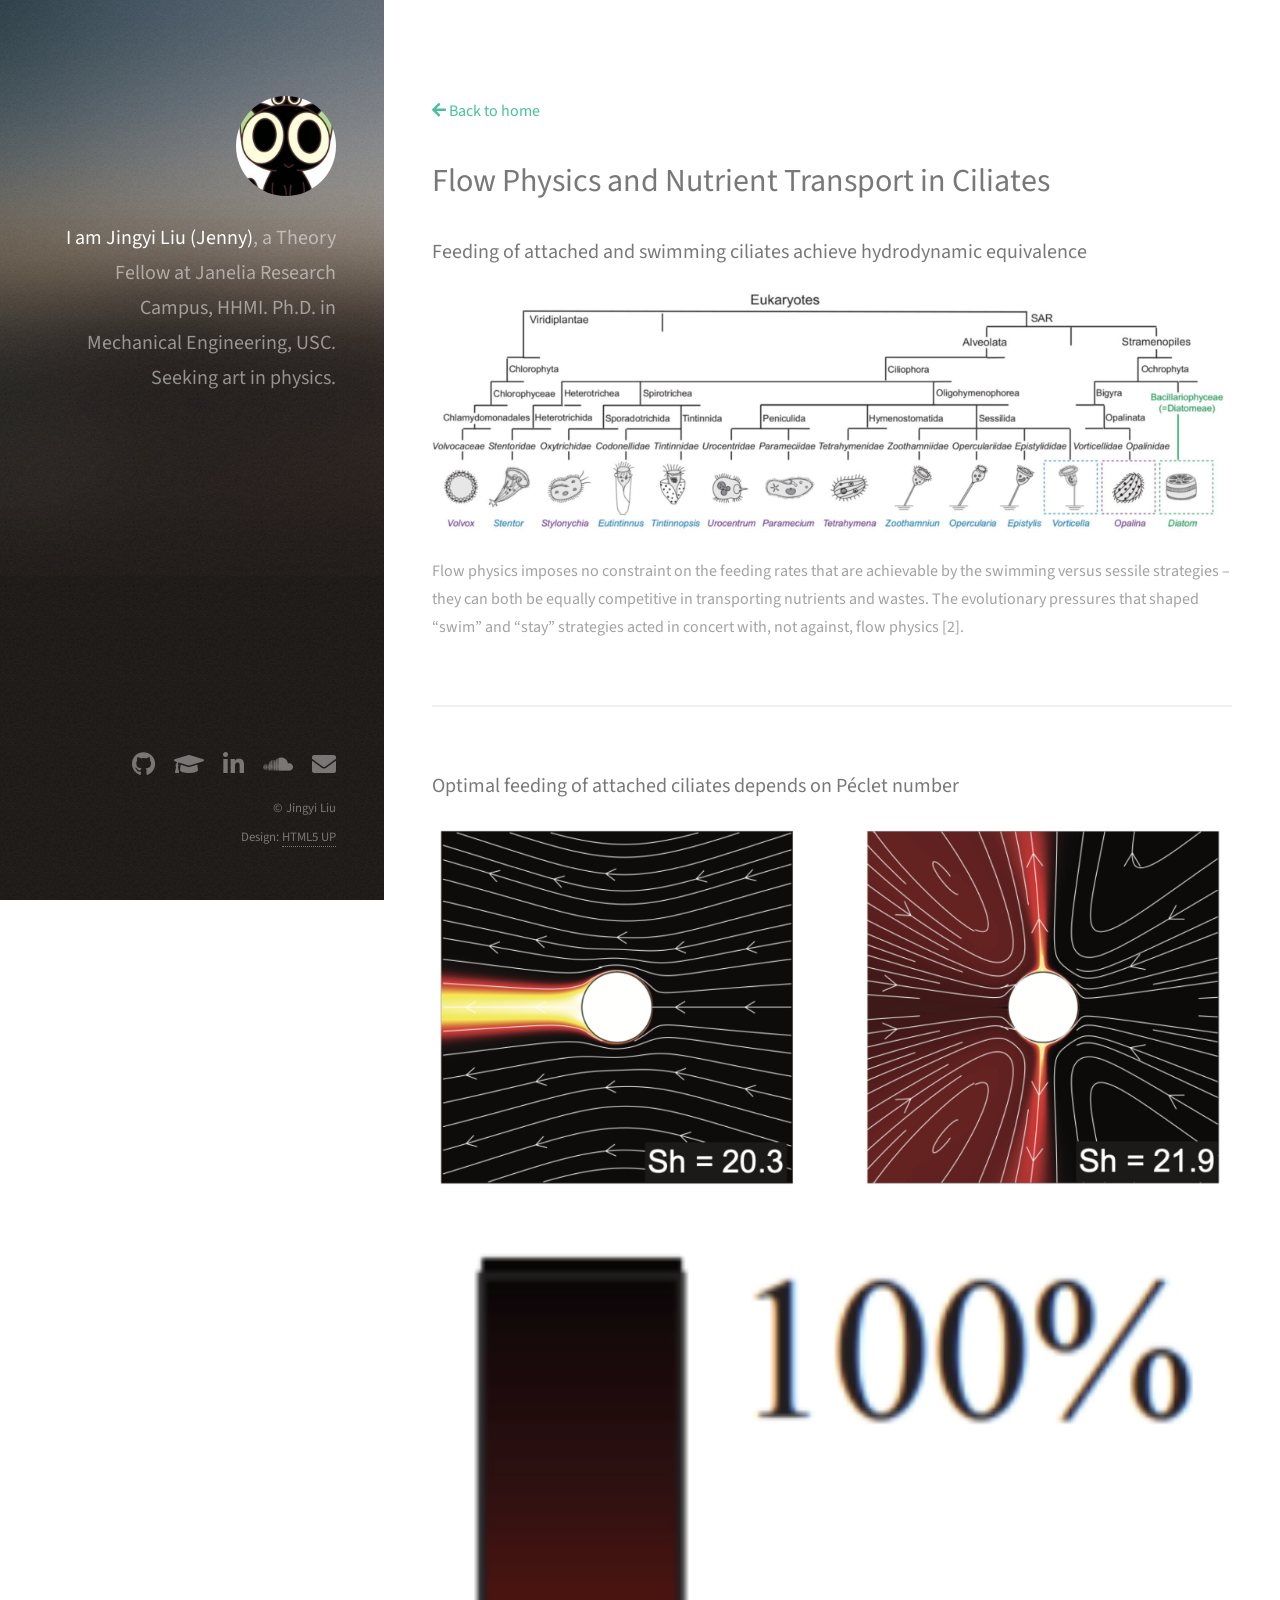
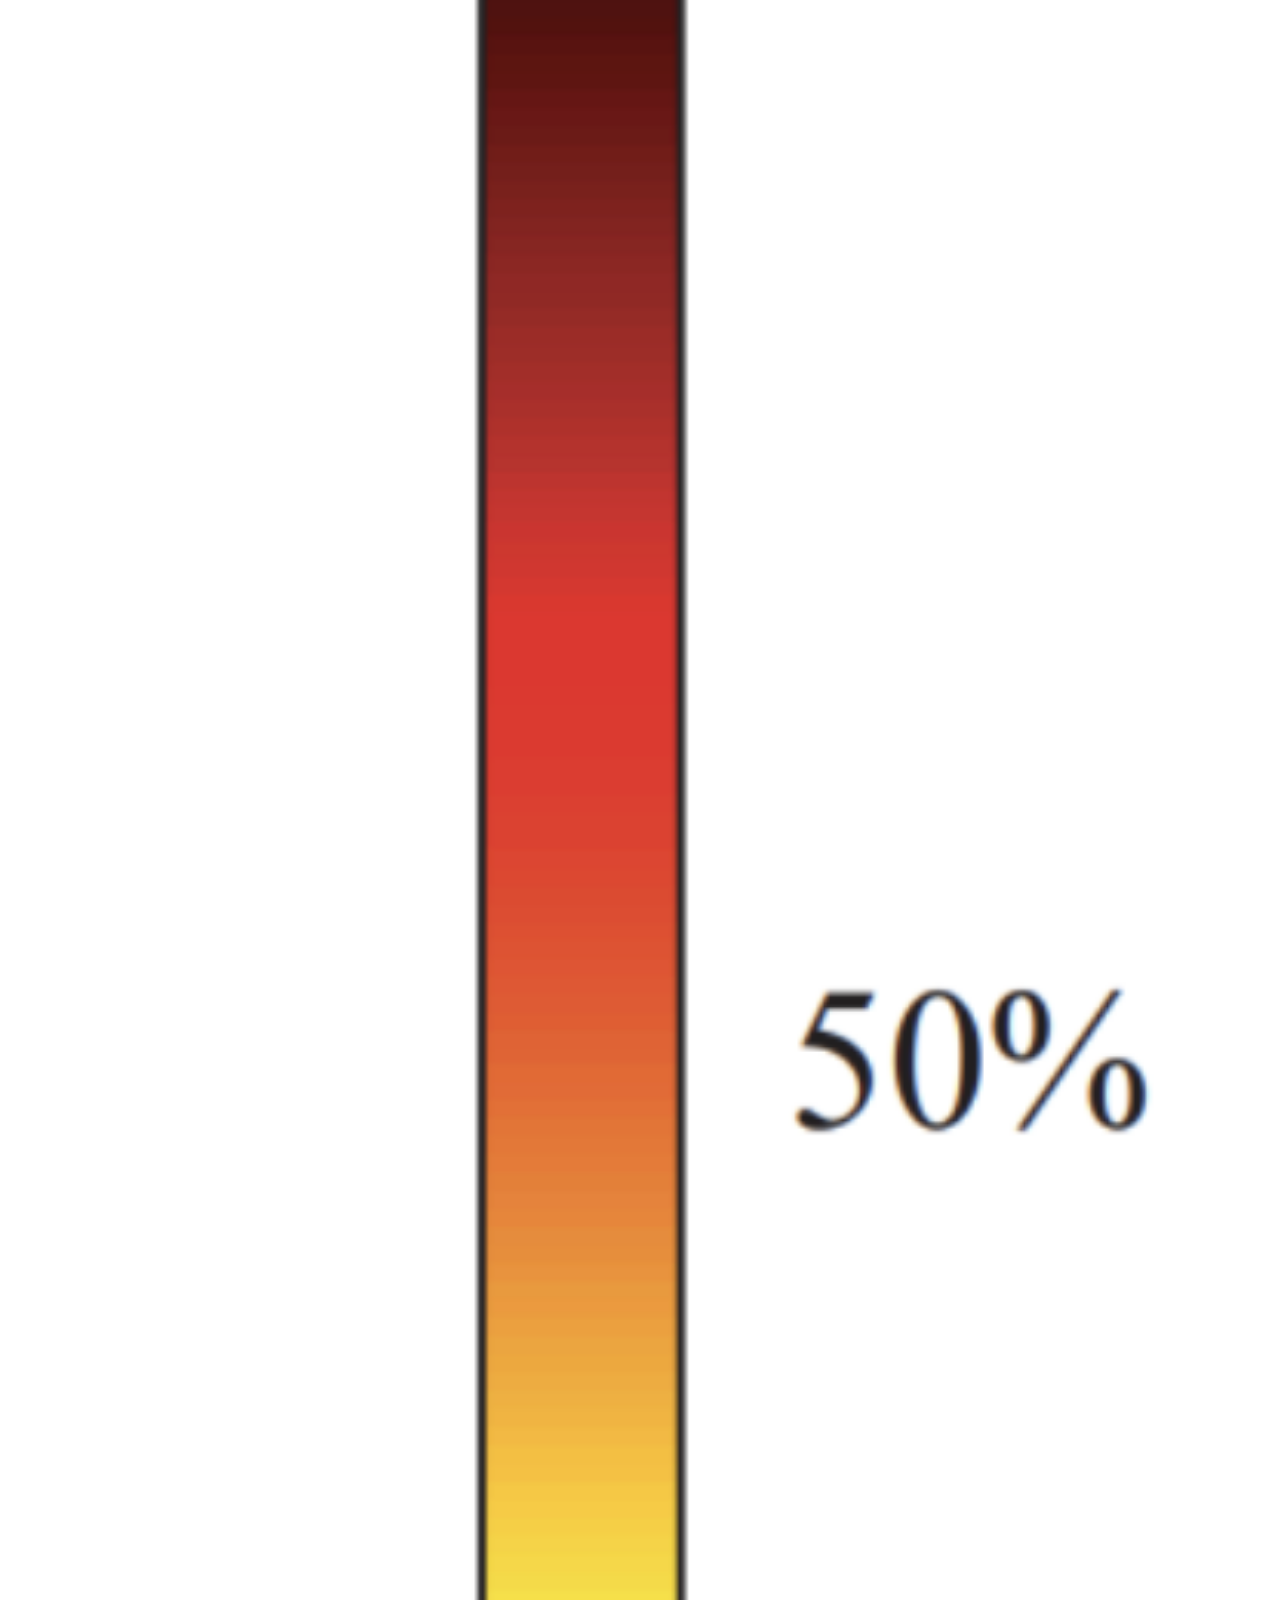
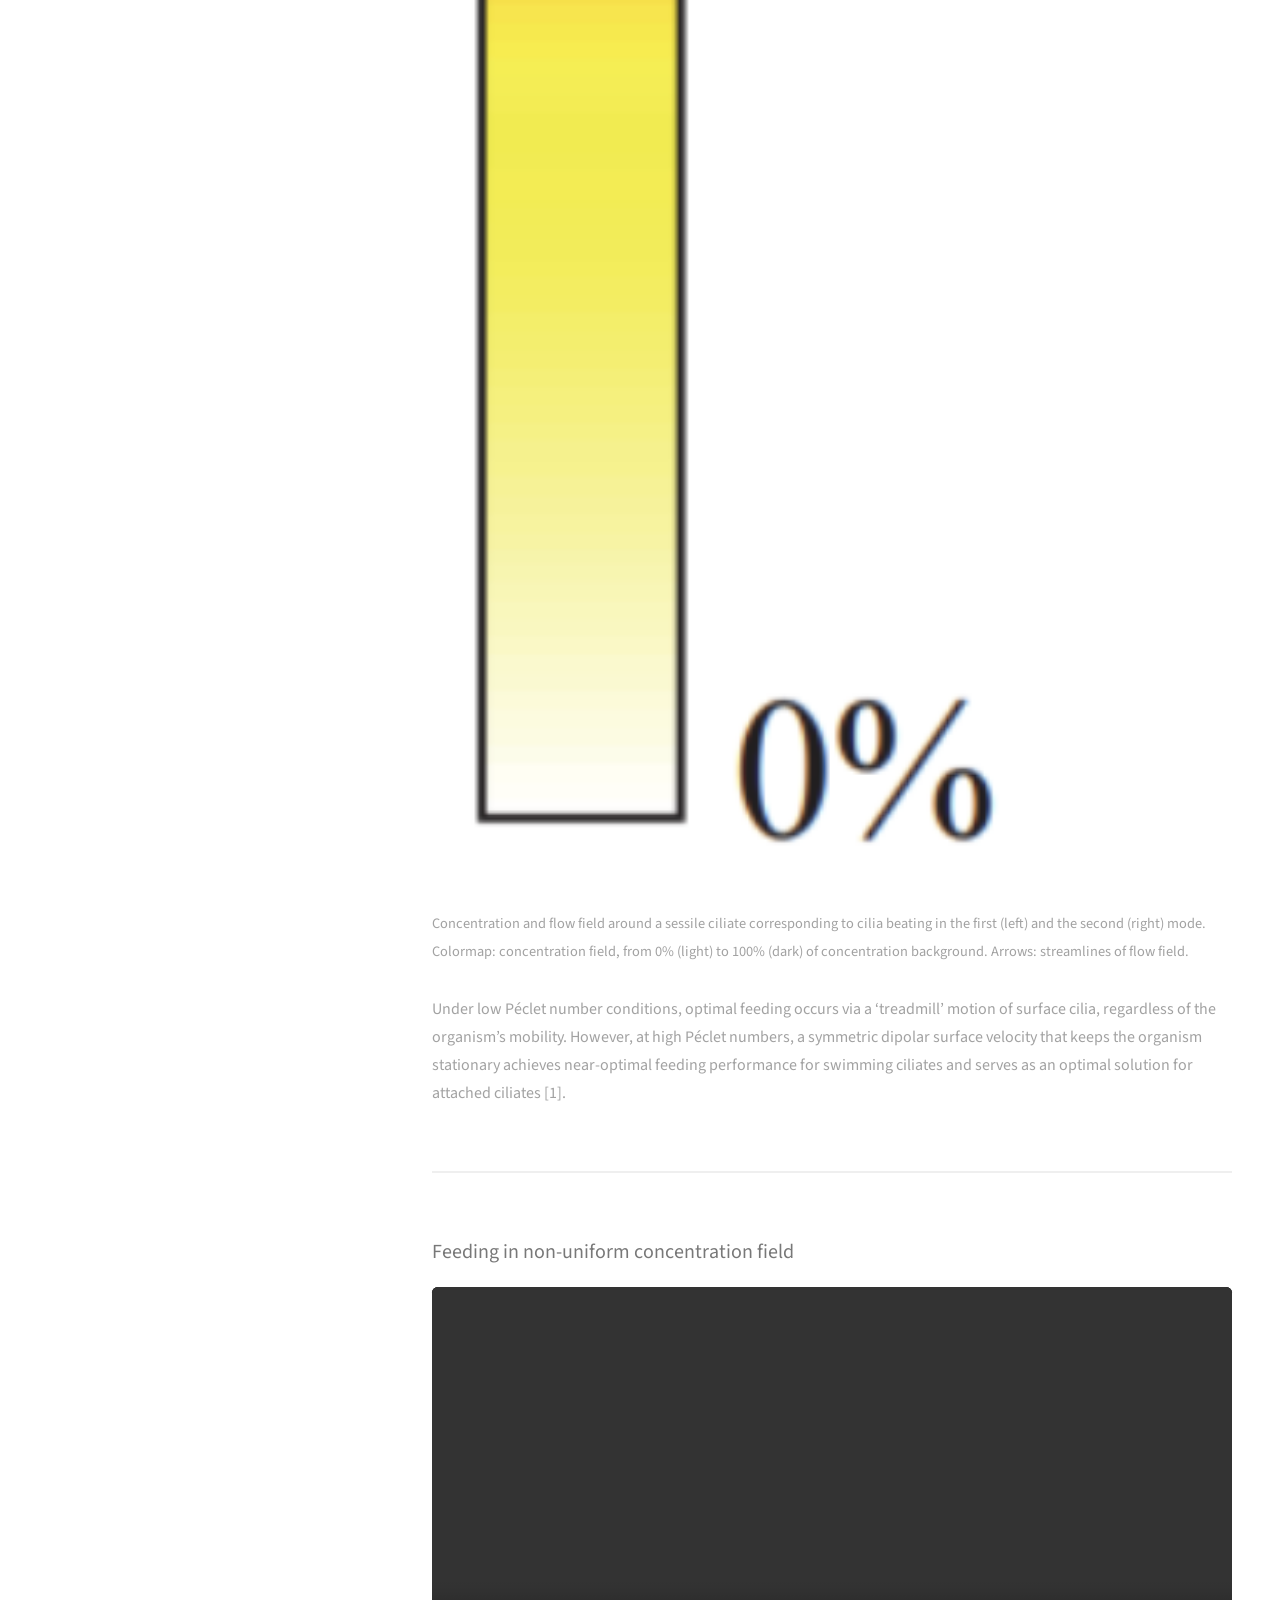
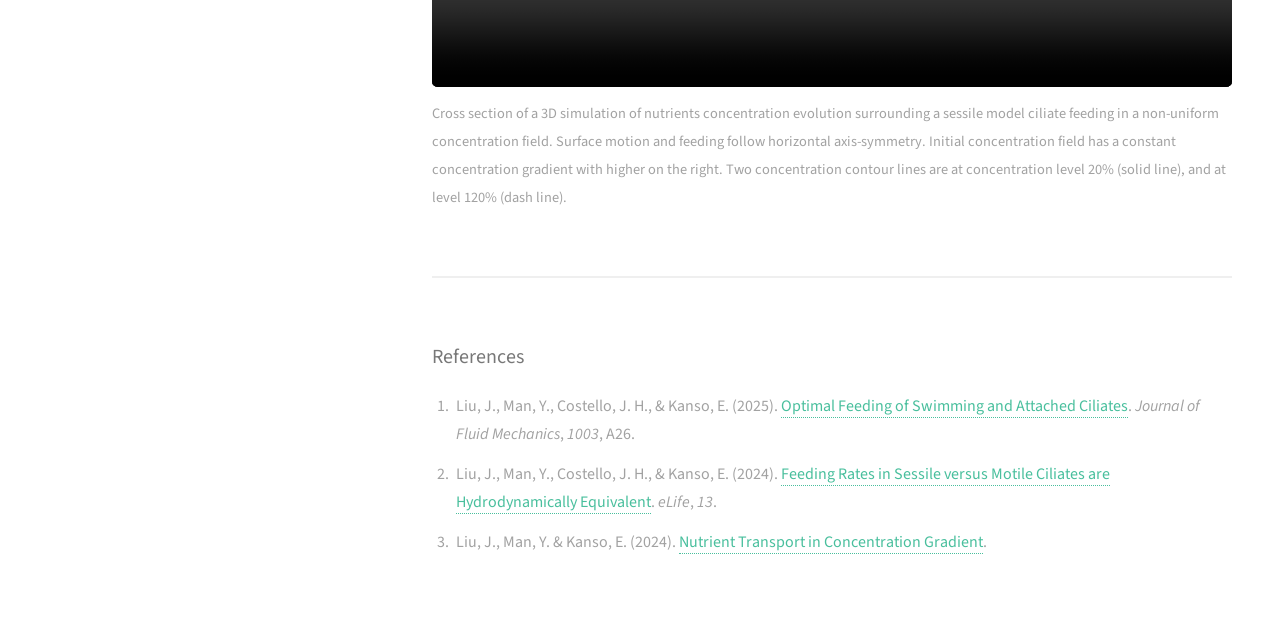
==== ciliates.html @ da41dfcc "Host media locally" ====
<!DOCTYPE HTML>
<!--
	Strata by HTML5 UP
	html5up.net | @ajlkn
	Free for personal and commercial use under the CCA 3.0 license (html5up.net/license)
-->
<html>
	<head>
		<title>Flow Physics and Nutrient Transport in Ciliates – Jingyi Liu (Jenny)</title>
		<meta charset="utf-8" />
		<meta name="viewport" content="width=device-width, initial-scale=1, user-scalable=no" />
		<meta name="description" content="Jingyi Liu (Jenny), Theory Fellow at Janelia Research Campus, HHMI. Fluid dynamics, biophysics, and physics-aware machine learning." />
		<link rel="icon" href="media/2024/09/cropped-xiaohei-1-270x270.jpeg" />
		<link rel="stylesheet" href="assets/css/main.css" />
		<link rel="stylesheet" href="assets/css/custom.css" />
	</head>
	<body class="is-preload">

		<!-- Header -->
			<header id="header">
				<div class="inner">
					<a href="index.html" class="image avatar"><img src="media/2024/09/cropped-xiaohei-1-270x270.jpeg" alt="Jingyi Liu" /></a>
					<h1><strong>I am Jingyi Liu (Jenny)</strong>, a Theory Fellow at Janelia Research Campus, HHMI. <br />
					Ph.D. in Mechanical Engineering, USC. <br />
					Seeking art in physics.</h1>
				</div>
			</header>

		<!-- Main -->
			<div id="main">

				<section id="one">
					<a href="index.html" class="back-link icon solid fa-arrow-left"> Back to home</a>
					<header class="major">
						<h2>Flow Physics and Nutrient Transport in Ciliates</h2>
					</header>

					<h3>Feeding of attached and swimming ciliates achieve hydrodynamic equivalence</h3>
					<div class="media-grid single">
						<img src="media/2024/08/Screenshot-2024-08-26-at-9.53.51-PM-1024x315.png" alt="" />
					</div>
					<p>Flow physics imposes no constraint on the feeding rates that are achievable by the swimming versus sessile strategies – they can both be equally competitive in transporting nutrients and wastes. The evolutionary pressures that shaped “swim” and “stay” strategies acted in concert with, not against, flow physics [2].</p>
				</section>

				<section id="peclet">
					<h3>Optimal feeding of attached ciliates depends on Péclet number</h3>
					<div class="media-grid single">
						<img src="media/2024/08/Screenshot-2024-08-26-at-10.56.54-PM-1024x478.png" alt="" />
						<img src="media/2024/08/Screenshot-2024-08-26-at-11.12.28-PM.png" alt="" />
					</div>
					<p class="caption">Concentration and flow field around a sessile ciliate corresponding to cilia beating in the first (left) and the second (right) mode. Colormap: concentration field, from 0% (light) to 100% (dark) of concentration background. Arrows: streamlines of flow field.</p>
					<p>Under low Péclet number conditions, optimal feeding occurs via a ‘treadmill’ motion of surface cilia, regardless of the organism’s mobility. However, at high Péclet numbers, a symmetric dipolar surface velocity that keeps the organism stationary achieves near-optimal feeding performance for swimming ciliates and serves as an optimal solution for attached ciliates [1].</p>
				</section>

				<section id="gradient">
					<h3>Feeding in non-uniform concentration field</h3>
					<div class="media-grid single">
						<video src="media/2023/11/pe10g01b05k2.mov" autoplay loop muted playsinline controls></video>
					</div>
					<p class="caption">Cross section of a 3D simulation of nutrients concentration evolution surrounding a sessile model ciliate feeding in a non-uniform concentration field. Surface motion and feeding follow horizontal axis-symmetry. Initial concentration field has a constant concentration gradient with higher on the right. Two concentration contour lines are at concentration level 20% (solid line), and at level 120% (dash line).</p>
				</section>

				<section id="references">
					<h3>References</h3>
					<ol class="refs">
						<li>Liu, J., Man, Y., Costello, J. H., &amp; Kanso, E. (2025). <a href="https://arxiv.org/pdf/2404.13467">Optimal Feeding of Swimming and Attached Ciliates</a>. <em>Journal of Fluid Mechanics</em>, <em>1003</em>, A26.</li>
						<li>Liu, J., Man, Y., Costello, J. H., &amp; Kanso, E. (2024). <a href="https://elifesciences.org/reviewed-preprints/99003v1">Feeding Rates in Sessile versus Motile Ciliates are Hydrodynamically Equivalent</a>. <em>eLife</em>, <em>13</em>.</li>
						<li>Liu, J., Man, Y. &amp; Kanso, E. (2024). <a href="https://elifesciences.org/reviewed-preprints/99003v1">Nutrient Transport in Concentration Gradient</a>.</li>
					</ol>
				</section>
			</div>

		<!-- Footer -->
			<footer id="footer">
				<div class="inner">
					<ul class="icons">
						<li><a href="https://github.com/jingyiliu1900" class="icon brands fa-github"><span class="label">GitHub</span></a></li>
						<li><a href="https://scholar.google.com/citations?user=dZQCYCwAAAAJ&amp;hl=en&amp;oi=ao" class="icon solid fa-graduation-cap"><span class="label">Google Scholar</span></a></li>
						<li><a href="https://www.linkedin.com/in/jingyi-liu-887433216" class="icon brands fa-linkedin-in"><span class="label">LinkedIn</span></a></li>
						<li><a href="https://soundcloud.com/user-642936111" class="icon brands fa-soundcloud"><span class="label">SoundCloud</span></a></li>
						<li><a href="mailto:jingyiliu1900@gmail.com" class="icon solid fa-envelope"><span class="label">Email</span></a></li>
					</ul>
					<ul class="copyright">
						<li>&copy; Jingyi Liu</li><li>Design: <a href="http://html5up.net">HTML5 UP</a></li>
					</ul>
				</div>
			</footer>

		<!-- Scripts -->
			<script src="assets/js/jquery.min.js"></script>
			<script src="assets/js/jquery.poptrox.min.js"></script>
			<script src="assets/js/browser.min.js"></script>
			<script src="assets/js/breakpoints.min.js"></script>
			<script src="assets/js/util.js"></script>
			<script src="assets/js/main.js"></script>

	</body>
</html>
---- assets/css/main.css ----
@import url("fontawesome-all.min.css");
@import url("https://fonts.googleapis.com/css?family=Source+Sans+Pro:400,400italic");

/*
	Strata by HTML5 UP
	html5up.net | @ajlkn
	Free for personal and commercial use under the CCA 3.0 license (html5up.net/license)
*/

html, body, div, span, applet, object,
iframe, h1, h2, h3, h4, h5, h6, p, blockquote,
pre, a, abbr, acronym, address, big, cite,
code, del, dfn, em, img, ins, kbd, q, s, samp,
small, strike, strong, sub, sup, tt, var, b,
u, i, center, dl, dt, dd, ol, ul, li, fieldset,
form, label, legend, table, caption, tbody,
tfoot, thead, tr, th, td, article, aside,
canvas, details, embed, figure, figcaption,
footer, header, hgroup, menu, nav, output, ruby,
section, summary, time, mark, audio, video {
	margin: 0;
	padding: 0;
	border: 0;
	font-size: 100%;
	font: inherit;
	vertical-align: baseline;}

article, aside, details, figcaption, figure,
footer, header, hgroup, menu, nav, section {
	display: block;}

body {
	line-height: 1;
}

ol, ul {
	list-style: none;
}

blockquote, q {
	quotes: none;
}

	blockquote:before, blockquote:after, q:before, q:after {
		content: '';
		content: none;
	}

table {
	border-collapse: collapse;
	border-spacing: 0;
}

body {
	-webkit-text-size-adjust: none;
}

mark {
	background-color: transparent;
	color: inherit;
}

input::-moz-focus-inner {
	border: 0;
	padding: 0;
}

input, select, textarea {
	-moz-appearance: none;
	-webkit-appearance: none;
	-ms-appearance: none;
	appearance: none;
}

/* Basic */

	html {
		box-sizing: border-box;
	}

	*, *:before, *:after {
		box-sizing: inherit;
	}

	body {
		background: #fff;
	}

		body.is-preload *, body.is-preload *:before, body.is-preload *:after {
			-moz-animation: none !important;
			-webkit-animation: none !important;
			-ms-animation: none !important;
			animation: none !important;
			-moz-transition: none !important;
			-webkit-transition: none !important;
			-ms-transition: none !important;
			transition: none !important;
		}

	body, input, select, textarea {
		color: #a2a2a2;
		font-family: "Source Sans Pro", Helvetica, sans-serif;
		font-size: 16pt;
		font-weight: 400;
		line-height: 1.75em;
	}

	a {
		-moz-transition: color 0.2s ease-in-out, border-color 0.2s ease-in-out;
		-webkit-transition: color 0.2s ease-in-out, border-color 0.2s ease-in-out;
		-ms-transition: color 0.2s ease-in-out, border-color 0.2s ease-in-out;
		transition: color 0.2s ease-in-out, border-color 0.2s ease-in-out;
		border-bottom: dotted 1px;
		color: #49bf9d;
		text-decoration: none;
	}

		a:hover {
			border-bottom-color: transparent;
			color: #49bf9d !important;
			text-decoration: none;
		}

	strong, b {
		color: #787878;
		font-weight: 400;
	}

	em, i {
		font-style: italic;
	}

	p {
		margin: 0 0 2em 0;
	}

	h1, h2, h3, h4, h5, h6 {
		color: #787878;
		font-weight: 400;
		line-height: 1em;
		margin: 0 0 1em 0;
	}

		h1 a, h2 a, h3 a, h4 a, h5 a, h6 a {
			color: inherit;
			text-decoration: none;
		}

	h1 {
		font-size: 2em;
		line-height: 1.5em;
	}

	h2 {
		font-size: 1.5em;
		line-height: 1.5em;
	}

	h3 {
		font-size: 1.25em;
		line-height: 1.5em;
	}

	h4 {
		font-size: 1.1em;
		line-height: 1.5em;
	}

	h5 {
		font-size: 0.9em;
		line-height: 1.5em;
	}

	h6 {
		font-size: 0.7em;
		line-height: 1.5em;
	}

	sub {
		font-size: 0.8em;
		position: relative;
		top: 0.5em;
	}

	sup {
		font-size: 0.8em;
		position: relative;
		top: -0.5em;
	}

	hr {
		border: 0;
		border-bottom: solid 2px #efefef;
		margin: 2em 0;
	}

		hr.major {
			margin: 3em 0;
		}

	blockquote {
		border-left: solid 6px #efefef;
		font-style: italic;
		margin: 0 0 2em 0;
		padding: 0.5em 0 0.5em 1.5em;
	}

	code {
		background: #f7f7f7;
		border-radius: 0.35em;
		border: solid 2px #efefef;
		font-family: "Courier New", monospace;
		font-size: 0.9em;
		margin: 0 0.25em;
		padding: 0.25em 0.65em;
	}

	pre {
		-webkit-overflow-scrolling: touch;
		font-family: "Courier New", monospace;
		font-size: 0.9em;
		margin: 0 0 2em 0;
	}

		pre code {
			display: block;
			line-height: 1.75em;
			padding: 1em 1.5em;
			overflow-x: auto;
		}

	.align-left {
		text-align: left;
	}

	.align-center {
		text-align: center;
	}

	.align-right {
		text-align: right;
	}

/* Container */

	.container {
		margin: 0 auto;
		max-width: calc(100% - 4em);
		width: 100%;
	}

		.container.xsmall {
			width: 25%;
		}

		.container.small {
			width: 50%;
		}

		.container.medium {
			width: 75%;
		}

		.container.large {
			width: 125%;
		}

		.container.xlarge {
			width: 150%;
		}

		.container.max {
			width: 100%;
		}

		@media screen and (max-width: 980px) {

			.container {
				width: 100% !important;
				max-width: 100% !important;
			}

		}

		@media screen and (max-width: 480px) {

			.container {
				max-width: calc(100% - 3em);
			}

		}

/* Row */

	.row {
		display: flex;
		flex-wrap: wrap;
		box-sizing: border-box;
		align-items: stretch;
	}

		.row > * {
			box-sizing: border-box;
		}

		.row.gtr-uniform > * > :last-child {
			margin-bottom: 0;
		}

		.row.aln-left {
			justify-content: flex-start;
		}

		.row.aln-center {
			justify-content: center;
		}

		.row.aln-right {
			justify-content: flex-end;
		}

		.row.aln-top {
			align-items: flex-start;
		}

		.row.aln-middle {
			align-items: center;
		}

		.row.aln-bottom {
			align-items: flex-end;
		}

		.row > .imp {
			order: -1;
		}

		.row > .col-1 {
			width: 8.33333%;
		}

		.row > .off-1 {
			margin-left: 8.33333%;
		}

		.row > .col-2 {
			width: 16.66667%;
		}

		.row > .off-2 {
			margin-left: 16.66667%;
		}

		.row > .col-3 {
			width: 25%;
		}

		.row > .off-3 {
			margin-left: 25%;
		}

		.row > .col-4 {
			width: 33.33333%;
		}

		.row > .off-4 {
			margin-left: 33.33333%;
		}

		.row > .col-5 {
			width: 41.66667%;
		}

		.row > .off-5 {
			margin-left: 41.66667%;
		}

		.row > .col-6 {
			width: 50%;
		}

		.row > .off-6 {
			margin-left: 50%;
		}

		.row > .col-7 {
			width: 58.33333%;
		}

		.row > .off-7 {
			margin-left: 58.33333%;
		}

		.row > .col-8 {
			width: 66.66667%;
		}

		.row > .off-8 {
			margin-left: 66.66667%;
		}

		.row > .col-9 {
			width: 75%;
		}

		.row > .off-9 {
			margin-left: 75%;
		}

		.row > .col-10 {
			width: 83.33333%;
		}

		.row > .off-10 {
			margin-left: 83.33333%;
		}

		.row > .col-11 {
			width: 91.66667%;
		}

		.row > .off-11 {
			margin-left: 91.66667%;
		}

		.row > .col-12 {
			width: 100%;
		}

		.row > .off-12 {
			margin-left: 100%;
		}

		.row.gtr-0 {
			margin-top: 0;
			margin-left: 0em;
		}

			.row.gtr-0 > * {
				padding: 0 0 0 0em;
			}

			.row.gtr-0.gtr-uniform {
				margin-top: 0em;
			}

				.row.gtr-0.gtr-uniform > * {
					padding-top: 0em;
				}

		.row.gtr-25 {
			margin-top: 0;
			margin-left: -0.625em;
		}

			.row.gtr-25 > * {
				padding: 0 0 0 0.625em;
			}

			.row.gtr-25.gtr-uniform {
				margin-top: -0.625em;
			}

				.row.gtr-25.gtr-uniform > * {
					padding-top: 0.625em;
				}

		.row.gtr-50 {
			margin-top: 0;
			margin-left: -1.25em;
		}

			.row.gtr-50 > * {
				padding: 0 0 0 1.25em;
			}

			.row.gtr-50.gtr-uniform {
				margin-top: -1.25em;
			}

				.row.gtr-50.gtr-uniform > * {
					padding-top: 1.25em;
				}

		.row {
			margin-top: 0;
			margin-left: -2.5em;
		}

			.row > * {
				padding: 0 0 0 2.5em;
			}

			.row.gtr-uniform {
				margin-top: -2.5em;
			}

				.row.gtr-uniform > * {
					padding-top: 2.5em;
				}

		.row.gtr-150 {
			margin-top: 0;
			margin-left: -3.75em;
		}

			.row.gtr-150 > * {
				padding: 0 0 0 3.75em;
			}

			.row.gtr-150.gtr-uniform {
				margin-top: -3.75em;
			}

				.row.gtr-150.gtr-uniform > * {
					padding-top: 3.75em;
				}

		.row.gtr-200 {
			margin-top: 0;
			margin-left: -5em;
		}

			.row.gtr-200 > * {
				padding: 0 0 0 5em;
			}

			.row.gtr-200.gtr-uniform {
				margin-top: -5em;
			}

				.row.gtr-200.gtr-uniform > * {
					padding-top: 5em;
				}

		@media screen and (max-width: 1800px) {

			.row {
				display: flex;
				flex-wrap: wrap;
				box-sizing: border-box;
				align-items: stretch;
			}

				.row > * {
					box-sizing: border-box;
				}

				.row.gtr-uniform > * > :last-child {
					margin-bottom: 0;
				}

				.row.aln-left {
					justify-content: flex-start;
				}

				.row.aln-center {
					justify-content: center;
				}

				.row.aln-right {
					justify-content: flex-end;
				}

				.row.aln-top {
					align-items: flex-start;
				}

				.row.aln-middle {
					align-items: center;
				}

				.row.aln-bottom {
					align-items: flex-end;
				}

				.row > .imp-xlarge {
					order: -1;
				}

				.row > .col-1-xlarge {
					width: 8.33333%;
				}

				.row > .off-1-xlarge {
					margin-left: 8.33333%;
				}

				.row > .col-2-xlarge {
					width: 16.66667%;
				}

				.row > .off-2-xlarge {
					margin-left: 16.66667%;
				}

				.row > .col-3-xlarge {
					width: 25%;
				}

				.row > .off-3-xlarge {
					margin-left: 25%;
				}

				.row > .col-4-xlarge {
					width: 33.33333%;
				}

				.row > .off-4-xlarge {
					margin-left: 33.33333%;
				}

				.row > .col-5-xlarge {
					width: 41.66667%;
				}

				.row > .off-5-xlarge {
					margin-left: 41.66667%;
				}

				.row > .col-6-xlarge {
					width: 50%;
				}

				.row > .off-6-xlarge {
					margin-left: 50%;
				}

				.row > .col-7-xlarge {
					width: 58.33333%;
				}

				.row > .off-7-xlarge {
					margin-left: 58.33333%;
				}

				.row > .col-8-xlarge {
					width: 66.66667%;
				}

				.row > .off-8-xlarge {
					margin-left: 66.66667%;
				}

				.row > .col-9-xlarge {
					width: 75%;
				}

				.row > .off-9-xlarge {
					margin-left: 75%;
				}

				.row > .col-10-xlarge {
					width: 83.33333%;
				}

				.row > .off-10-xlarge {
					margin-left: 83.33333%;
				}

				.row > .col-11-xlarge {
					width: 91.66667%;
				}

				.row > .off-11-xlarge {
					margin-left: 91.66667%;
				}

				.row > .col-12-xlarge {
					width: 100%;
				}

				.row > .off-12-xlarge {
					margin-left: 100%;
				}

				.row.gtr-0 {
					margin-top: 0;
					margin-left: 0em;
				}

					.row.gtr-0 > * {
						padding: 0 0 0 0em;
					}

					.row.gtr-0.gtr-uniform {
						margin-top: 0em;
					}

						.row.gtr-0.gtr-uniform > * {
							padding-top: 0em;
						}

				.row.gtr-25 {
					margin-top: 0;
					margin-left: -0.625em;
				}

					.row.gtr-25 > * {
						padding: 0 0 0 0.625em;
					}

					.row.gtr-25.gtr-uniform {
						margin-top: -0.625em;
					}

						.row.gtr-25.gtr-uniform > * {
							padding-top: 0.625em;
						}

				.row.gtr-50 {
					margin-top: 0;
					margin-left: -1.25em;
				}

					.row.gtr-50 > * {
						padding: 0 0 0 1.25em;
					}

					.row.gtr-50.gtr-uniform {
						margin-top: -1.25em;
					}

						.row.gtr-50.gtr-uniform > * {
							padding-top: 1.25em;
						}

				.row {
					margin-top: 0;
					margin-left: -2.5em;
				}

					.row > * {
						padding: 0 0 0 2.5em;
					}

					.row.gtr-uniform {
						margin-top: -2.5em;
					}

						.row.gtr-uniform > * {
							padding-top: 2.5em;
						}

				.row.gtr-150 {
					margin-top: 0;
					margin-left: -3.75em;
				}

					.row.gtr-150 > * {
						padding: 0 0 0 3.75em;
					}

					.row.gtr-150.gtr-uniform {
						margin-top: -3.75em;
					}

						.row.gtr-150.gtr-uniform > * {
							padding-top: 3.75em;
						}

				.row.gtr-200 {
					margin-top: 0;
					margin-left: -5em;
				}

					.row.gtr-200 > * {
						padding: 0 0 0 5em;
					}

					.row.gtr-200.gtr-uniform {
						margin-top: -5em;
					}

						.row.gtr-200.gtr-uniform > * {
							padding-top: 5em;
						}

		}

		@media screen and (max-width: 1280px) {

			.row {
				display: flex;
				flex-wrap: wrap;
				box-sizing: border-box;
				align-items: stretch;
			}

				.row > * {
					box-sizing: border-box;
				}

				.row.gtr-uniform > * > :last-child {
					margin-bottom: 0;
				}

				.row.aln-left {
					justify-content: flex-start;
				}

				.row.aln-center {
					justify-content: center;
				}

				.row.aln-right {
					justify-content: flex-end;
				}

				.row.aln-top {
					align-items: flex-start;
				}

				.row.aln-middle {
					align-items: center;
				}

				.row.aln-bottom {
					align-items: flex-end;
				}

				.row > .imp-large {
					order: -1;
				}

				.row > .col-1-large {
					width: 8.33333%;
				}

				.row > .off-1-large {
					margin-left: 8.33333%;
				}

				.row > .col-2-large {
					width: 16.66667%;
				}

				.row > .off-2-large {
					margin-left: 16.66667%;
				}

				.row > .col-3-large {
					width: 25%;
				}

				.row > .off-3-large {
					margin-left: 25%;
				}

				.row > .col-4-large {
					width: 33.33333%;
				}

				.row > .off-4-large {
					margin-left: 33.33333%;
				}

				.row > .col-5-large {
					width: 41.66667%;
				}

				.row > .off-5-large {
					margin-left: 41.66667%;
				}

				.row > .col-6-large {
					width: 50%;
				}

				.row > .off-6-large {
					margin-left: 50%;
				}

				.row > .col-7-large {
					width: 58.33333%;
				}

				.row > .off-7-large {
					margin-left: 58.33333%;
				}

				.row > .col-8-large {
					width: 66.66667%;
				}

				.row > .off-8-large {
					margin-left: 66.66667%;
				}

				.row > .col-9-large {
					width: 75%;
				}

				.row > .off-9-large {
					margin-left: 75%;
				}

				.row > .col-10-large {
					width: 83.33333%;
				}

				.row > .off-10-large {
					margin-left: 83.33333%;
				}

				.row > .col-11-large {
					width: 91.66667%;
				}

				.row > .off-11-large {
					margin-left: 91.66667%;
				}

				.row > .col-12-large {
					width: 100%;
				}

				.row > .off-12-large {
					margin-left: 100%;
				}

				.row.gtr-0 {
					margin-top: 0;
					margin-left: 0em;
				}

					.row.gtr-0 > * {
						padding: 0 0 0 0em;
					}

					.row.gtr-0.gtr-uniform {
						margin-top: 0em;
					}

						.row.gtr-0.gtr-uniform > * {
							padding-top: 0em;
						}

				.row.gtr-25 {
					margin-top: 0;
					margin-left: -0.5em;
				}

					.row.gtr-25 > * {
						padding: 0 0 0 0.5em;
					}

					.row.gtr-25.gtr-uniform {
						margin-top: -0.5em;
					}

						.row.gtr-25.gtr-uniform > * {
							padding-top: 0.5em;
						}

				.row.gtr-50 {
					margin-top: 0;
					margin-left: -1em;
				}

					.row.gtr-50 > * {
						padding: 0 0 0 1em;
					}

					.row.gtr-50.gtr-uniform {
						margin-top: -1em;
					}

						.row.gtr-50.gtr-uniform > * {
							padding-top: 1em;
						}

				.row {
					margin-top: 0;
					margin-left: -2em;
				}

					.row > * {
						padding: 0 0 0 2em;
					}

					.row.gtr-uniform {
						margin-top: -2em;
					}

						.row.gtr-uniform > * {
							padding-top: 2em;
						}

				.row.gtr-150 {
					margin-top: 0;
					margin-left: -3em;
				}

					.row.gtr-150 > * {
						padding: 0 0 0 3em;
					}

					.row.gtr-150.gtr-uniform {
						margin-top: -3em;
					}

						.row.gtr-150.gtr-uniform > * {
							padding-top: 3em;
						}

				.row.gtr-200 {
					margin-top: 0;
					margin-left: -4em;
				}

					.row.gtr-200 > * {
						padding: 0 0 0 4em;
					}

					.row.gtr-200.gtr-uniform {
						margin-top: -4em;
					}

						.row.gtr-200.gtr-uniform > * {
							padding-top: 4em;
						}

		}

		@media screen and (max-width: 980px) {

			.row {
				display: flex;
				flex-wrap: wrap;
				box-sizing: border-box;
				align-items: stretch;
			}

				.row > * {
					box-sizing: border-box;
				}

				.row.gtr-uniform > * > :last-child {
					margin-bottom: 0;
				}

				.row.aln-left {
					justify-content: flex-start;
				}

				.row.aln-center {
					justify-content: center;
				}

				.row.aln-right {
					justify-content: flex-end;
				}

				.row.aln-top {
					align-items: flex-start;
				}

				.row.aln-middle {
					align-items: center;
				}

				.row.aln-bottom {
					align-items: flex-end;
				}

				.row > .imp-medium {
					order: -1;
				}

				.row > .col-1-medium {
					width: 8.33333%;
				}

				.row > .off-1-medium {
					margin-left: 8.33333%;
				}

				.row > .col-2-medium {
					width: 16.66667%;
				}

				.row > .off-2-medium {
					margin-left: 16.66667%;
				}

				.row > .col-3-medium {
					width: 25%;
				}

				.row > .off-3-medium {
					margin-left: 25%;
				}

				.row > .col-4-medium {
					width: 33.33333%;
				}

				.row > .off-4-medium {
					margin-left: 33.33333%;
				}

				.row > .col-5-medium {
					width: 41.66667%;
				}

				.row > .off-5-medium {
					margin-left: 41.66667%;
				}

				.row > .col-6-medium {
					width: 50%;
				}

				.row > .off-6-medium {
					margin-left: 50%;
				}

				.row > .col-7-medium {
					width: 58.33333%;
				}

				.row > .off-7-medium {
					margin-left: 58.33333%;
				}

				.row > .col-8-medium {
					width: 66.66667%;
				}

				.row > .off-8-medium {
					margin-left: 66.66667%;
				}

				.row > .col-9-medium {
					width: 75%;
				}

				.row > .off-9-medium {
					margin-left: 75%;
				}

				.row > .col-10-medium {
					width: 83.33333%;
				}

				.row > .off-10-medium {
					margin-left: 83.33333%;
				}

				.row > .col-11-medium {
					width: 91.66667%;
				}

				.row > .off-11-medium {
					margin-left: 91.66667%;
				}

				.row > .col-12-medium {
					width: 100%;
				}

				.row > .off-12-medium {
					margin-left: 100%;
				}

				.row.gtr-0 {
					margin-top: 0;
					margin-left: 0em;
				}

					.row.gtr-0 > * {
						padding: 0 0 0 0em;
					}

					.row.gtr-0.gtr-uniform {
						margin-top: 0em;
					}

						.row.gtr-0.gtr-uniform > * {
							padding-top: 0em;
						}

				.row.gtr-25 {
					margin-top: 0;
					margin-left: -0.5em;
				}

					.row.gtr-25 > * {
						padding: 0 0 0 0.5em;
					}

					.row.gtr-25.gtr-uniform {
						margin-top: -0.5em;
					}

						.row.gtr-25.gtr-uniform > * {
							padding-top: 0.5em;
						}

				.row.gtr-50 {
					margin-top: 0;
					margin-left: -1em;
				}

					.row.gtr-50 > * {
						padding: 0 0 0 1em;
					}

					.row.gtr-50.gtr-uniform {
						margin-top: -1em;
					}

						.row.gtr-50.gtr-uniform > * {
							padding-top: 1em;
						}

				.row {
					margin-top: 0;
					margin-left: -2em;
				}

					.row > * {
						padding: 0 0 0 2em;
					}

					.row.gtr-uniform {
						margin-top: -2em;
					}

						.row.gtr-uniform > * {
							padding-top: 2em;
						}

				.row.gtr-150 {
					margin-top: 0;
					margin-left: -3em;
				}

					.row.gtr-150 > * {
						padding: 0 0 0 3em;
					}

					.row.gtr-150.gtr-uniform {
						margin-top: -3em;
					}

						.row.gtr-150.gtr-uniform > * {
							padding-top: 3em;
						}

				.row.gtr-200 {
					margin-top: 0;
					margin-left: -4em;
				}

					.row.gtr-200 > * {
						padding: 0 0 0 4em;
					}

					.row.gtr-200.gtr-uniform {
						margin-top: -4em;
					}

						.row.gtr-200.gtr-uniform > * {
							padding-top: 4em;
						}

		}

		@media screen and (max-width: 736px) {

			.row {
				display: flex;
				flex-wrap: wrap;
				box-sizing: border-box;
				align-items: stretch;
			}

				.row > * {
					box-sizing: border-box;
				}

				.row.gtr-uniform > * > :last-child {
					margin-bottom: 0;
				}

				.row.aln-left {
					justify-content: flex-start;
				}

				.row.aln-center {
					justify-content: center;
				}

				.row.aln-right {
					justify-content: flex-end;
				}

				.row.aln-top {
					align-items: flex-start;
				}

				.row.aln-middle {
					align-items: center;
				}

				.row.aln-bottom {
					align-items: flex-end;
				}

				.row > .imp-small {
					order: -1;
				}

				.row > .col-1-small {
					width: 8.33333%;
				}

				.row > .off-1-small {
					margin-left: 8.33333%;
				}

				.row > .col-2-small {
					width: 16.66667%;
				}

				.row > .off-2-small {
					margin-left: 16.66667%;
				}

				.row > .col-3-small {
					width: 25%;
				}

				.row > .off-3-small {
					margin-left: 25%;
				}

				.row > .col-4-small {
					width: 33.33333%;
				}

				.row > .off-4-small {
					margin-left: 33.33333%;
				}

				.row > .col-5-small {
					width: 41.66667%;
				}

				.row > .off-5-small {
					margin-left: 41.66667%;
				}

				.row > .col-6-small {
					width: 50%;
				}

				.row > .off-6-small {
					margin-left: 50%;
				}

				.row > .col-7-small {
					width: 58.33333%;
				}

				.row > .off-7-small {
					margin-left: 58.33333%;
				}

				.row > .col-8-small {
					width: 66.66667%;
				}

				.row > .off-8-small {
					margin-left: 66.66667%;
				}

				.row > .col-9-small {
					width: 75%;
				}

				.row > .off-9-small {
					margin-left: 75%;
				}

				.row > .col-10-small {
					width: 83.33333%;
				}

				.row > .off-10-small {
					margin-left: 83.33333%;
				}

				.row > .col-11-small {
					width: 91.66667%;
				}

				.row > .off-11-small {
					margin-left: 91.66667%;
				}

				.row > .col-12-small {
					width: 100%;
				}

				.row > .off-12-small {
					margin-left: 100%;
				}

				.row.gtr-0 {
					margin-top: 0;
					margin-left: 0em;
				}

					.row.gtr-0 > * {
						padding: 0 0 0 0em;
					}

					.row.gtr-0.gtr-uniform {
						margin-top: 0em;
					}

						.row.gtr-0.gtr-uniform > * {
							padding-top: 0em;
						}

				.row.gtr-25 {
					margin-top: 0;
					margin-left: -0.375em;
				}

					.row.gtr-25 > * {
						padding: 0 0 0 0.375em;
					}

					.row.gtr-25.gtr-uniform {
						margin-top: -0.375em;
					}

						.row.gtr-25.gtr-uniform > * {
							padding-top: 0.375em;
						}

				.row.gtr-50 {
					margin-top: 0;
					margin-left: -0.75em;
				}

					.row.gtr-50 > * {
						padding: 0 0 0 0.75em;
					}

					.row.gtr-50.gtr-uniform {
						margin-top: -0.75em;
					}

						.row.gtr-50.gtr-uniform > * {
							padding-top: 0.75em;
						}

				.row {
					margin-top: 0;
					margin-left: -1.5em;
				}

					.row > * {
						padding: 0 0 0 1.5em;
					}

					.row.gtr-uniform {
						margin-top: -1.5em;
					}

						.row.gtr-uniform > * {
							padding-top: 1.5em;
						}

				.row.gtr-150 {
					margin-top: 0;
					margin-left: -2.25em;
				}

					.row.gtr-150 > * {
						padding: 0 0 0 2.25em;
					}

					.row.gtr-150.gtr-uniform {
						margin-top: -2.25em;
					}

						.row.gtr-150.gtr-uniform > * {
							padding-top: 2.25em;
						}

				.row.gtr-200 {
					margin-top: 0;
					margin-left: -3em;
				}

					.row.gtr-200 > * {
						padding: 0 0 0 3em;
					}

					.row.gtr-200.gtr-uniform {
						margin-top: -3em;
					}

						.row.gtr-200.gtr-uniform > * {
							padding-top: 3em;
						}

		}

		@media screen and (max-width: 480px) {

			.row {
				display: flex;
				flex-wrap: wrap;
				box-sizing: border-box;
				align-items: stretch;
			}

				.row > * {
					box-sizing: border-box;
				}

				.row.gtr-uniform > * > :last-child {
					margin-bottom: 0;
				}

				.row.aln-left {
					justify-content: flex-start;
				}

				.row.aln-center {
					justify-content: center;
				}

				.row.aln-right {
					justify-content: flex-end;
				}

				.row.aln-top {
					align-items: flex-start;
				}

				.row.aln-middle {
					align-items: center;
				}

				.row.aln-bottom {
					align-items: flex-end;
				}

				.row > .imp-xsmall {
					order: -1;
				}

				.row > .col-1-xsmall {
					width: 8.33333%;
				}

				.row > .off-1-xsmall {
					margin-left: 8.33333%;
				}

				.row > .col-2-xsmall {
					width: 16.66667%;
				}

				.row > .off-2-xsmall {
					margin-left: 16.66667%;
				}

				.row > .col-3-xsmall {
					width: 25%;
				}

				.row > .off-3-xsmall {
					margin-left: 25%;
				}

				.row > .col-4-xsmall {
					width: 33.33333%;
				}

				.row > .off-4-xsmall {
					margin-left: 33.33333%;
				}

				.row > .col-5-xsmall {
					width: 41.66667%;
				}

				.row > .off-5-xsmall {
					margin-left: 41.66667%;
				}

				.row > .col-6-xsmall {
					width: 50%;
				}

				.row > .off-6-xsmall {
					margin-left: 50%;
				}

				.row > .col-7-xsmall {
					width: 58.33333%;
				}

				.row > .off-7-xsmall {
					margin-left: 58.33333%;
				}

				.row > .col-8-xsmall {
					width: 66.66667%;
				}

				.row > .off-8-xsmall {
					margin-left: 66.66667%;
				}

				.row > .col-9-xsmall {
					width: 75%;
				}

				.row > .off-9-xsmall {
					margin-left: 75%;
				}

				.row > .col-10-xsmall {
					width: 83.33333%;
				}

				.row > .off-10-xsmall {
					margin-left: 83.33333%;
				}

				.row > .col-11-xsmall {
					width: 91.66667%;
				}

				.row > .off-11-xsmall {
					margin-left: 91.66667%;
				}

				.row > .col-12-xsmall {
					width: 100%;
				}

				.row > .off-12-xsmall {
					margin-left: 100%;
				}

				.row.gtr-0 {
					margin-top: 0;
					margin-left: 0em;
				}

					.row.gtr-0 > * {
						padding: 0 0 0 0em;
					}

					.row.gtr-0.gtr-uniform {
						margin-top: 0em;
					}

						.row.gtr-0.gtr-uniform > * {
							padding-top: 0em;
						}

				.row.gtr-25 {
					margin-top: 0;
					margin-left: -0.375em;
				}

					.row.gtr-25 > * {
						padding: 0 0 0 0.375em;
					}

					.row.gtr-25.gtr-uniform {
						margin-top: -0.375em;
					}

						.row.gtr-25.gtr-uniform > * {
							padding-top: 0.375em;
						}

				.row.gtr-50 {
					margin-top: 0;
					margin-left: -0.75em;
				}

					.row.gtr-50 > * {
						padding: 0 0 0 0.75em;
					}

					.row.gtr-50.gtr-uniform {
						margin-top: -0.75em;
					}

						.row.gtr-50.gtr-uniform > * {
							padding-top: 0.75em;
						}

				.row {
					margin-top: 0;
					margin-left: -1.5em;
				}

					.row > * {
						padding: 0 0 0 1.5em;
					}

					.row.gtr-uniform {
						margin-top: -1.5em;
					}

						.row.gtr-uniform > * {
							padding-top: 1.5em;
						}

				.row.gtr-150 {
					margin-top: 0;
					margin-left: -2.25em;
				}

					.row.gtr-150 > * {
						padding: 0 0 0 2.25em;
					}

					.row.gtr-150.gtr-uniform {
						margin-top: -2.25em;
					}

						.row.gtr-150.gtr-uniform > * {
							padding-top: 2.25em;
						}

				.row.gtr-200 {
					margin-top: 0;
					margin-left: -3em;
				}

					.row.gtr-200 > * {
						padding: 0 0 0 3em;
					}

					.row.gtr-200.gtr-uniform {
						margin-top: -3em;
					}

						.row.gtr-200.gtr-uniform > * {
							padding-top: 3em;
						}

		}

/* Section/Article */

	section.special, article.special {
		text-align: center;
	}

	header p {
		color: #b2b2b2;
		position: relative;
		margin: 0 0 1.5em 0;
	}

	header h2 + p {
		font-size: 1.25em;
		margin-top: -1em;
		line-height: 1.5em;
	}

	header h3 + p {
		font-size: 1.1em;
		margin-top: -0.8em;
		line-height: 1.5em;
	}

	header h4 + p,
	header h5 + p,
	header h6 + p {
		font-size: 0.9em;
		margin-top: -0.6em;
		line-height: 1.5em;
	}

	header.major h2 {
		font-size: 2em;
	}

/* Form */

	form {
		margin: 0 0 2em 0;
	}

	label {
		color: #787878;
		display: block;
		font-size: 0.9em;
		font-weight: 400;
		margin: 0 0 1em 0;
	}

	input[type="text"],
	input[type="password"],
	input[type="email"],
	select,
	textarea {
		-moz-appearance: none;
		-webkit-appearance: none;
		-ms-appearance: none;
		appearance: none;
		background: #f7f7f7;
		border-radius: 0.35em;
		border: solid 2px transparent;
		color: inherit;
		display: block;
		outline: 0;
		padding: 0 0.75em;
		text-decoration: none;
		width: 100%;
	}

		input[type="text"]:invalid,
		input[type="password"]:invalid,
		input[type="email"]:invalid,
		select:invalid,
		textarea:invalid {
			box-shadow: none;
		}

		input[type="text"]:focus,
		input[type="password"]:focus,
		input[type="email"]:focus,
		select:focus,
		textarea:focus {
			border-color: #49bf9d;
		}

	select {
		background-image: url("data:image/svg+xml;charset=utf8,%3Csvg xmlns='http://www.w3.org/2000/svg' width='40' height='40' preserveAspectRatio='none' viewBox='0 0 40 40'%3E%3Cpath d='M9.4,12.3l10.4,10.4l10.4-10.4c0.2-0.2,0.5-0.4,0.9-0.4c0.3,0,0.6,0.1,0.9,0.4l3.3,3.3c0.2,0.2,0.4,0.5,0.4,0.9 c0,0.4-0.1,0.6-0.4,0.9L20.7,31.9c-0.2,0.2-0.5,0.4-0.9,0.4c-0.3,0-0.6-0.1-0.9-0.4L4.3,17.3c-0.2-0.2-0.4-0.5-0.4-0.9 c0-0.4,0.1-0.6,0.4-0.9l3.3-3.3c0.2-0.2,0.5-0.4,0.9-0.4S9.1,12.1,9.4,12.3z' fill='%23dfdfdf' /%3E%3C/svg%3E");
		background-size: 1.25rem;
		background-repeat: no-repeat;
		background-position: calc(100% - 1rem) center;
		height: 2.75em;
		padding-right: 2.75em;
		text-overflow: ellipsis;
	}

		select option {
			color: #787878;
			background: #fff;
		}

		select:focus::-ms-value {
			background-color: transparent;
		}

		select::-ms-expand {
			display: none;
		}

	input[type="text"],
	input[type="password"],
	input[type="email"],
	select {
		height: 2.75em;
	}

	textarea {
		padding: 0.75em;
	}

	input[type="checkbox"],
	input[type="radio"] {
		-moz-appearance: none;
		-webkit-appearance: none;
		-ms-appearance: none;
		appearance: none;
		display: block;
		float: left;
		margin-right: -2em;
		opacity: 0;
		width: 1em;
		z-index: -1;
	}

		input[type="checkbox"] + label,
		input[type="radio"] + label {
			text-decoration: none;
			color: #a2a2a2;
			cursor: pointer;
			display: inline-block;
			font-size: 1em;
			font-weight: 400;
			padding-left: 2.4em;
			padding-right: 0.75em;
			position: relative;
		}

			input[type="checkbox"] + label:before,
			input[type="radio"] + label:before {
				-moz-osx-font-smoothing: grayscale;
				-webkit-font-smoothing: antialiased;
				display: inline-block;
				font-style: normal;
				font-variant: normal;
				text-rendering: auto;
				line-height: 1;
				text-transform: none !important;
				font-family: 'Font Awesome 5 Free';
				font-weight: 900;
			}

			input[type="checkbox"] + label:before,
			input[type="radio"] + label:before {
				background: #f7f7f7;
				border-radius: 0.35em;
				border: solid 2px transparent;
				content: '';
				display: inline-block;
				font-size: 0.8em;
				height: 2.0625em;
				left: 0;
				line-height: 1.85625em;
				position: absolute;
				text-align: center;
				top: 0;
				width: 2.0625em;
			}

		input[type="checkbox"]:checked + label:before,
		input[type="radio"]:checked + label:before {
			background: #787878;
			border-color: #787878;
			color: #fff;
			content: '\f00c';
		}

		input[type="checkbox"]:focus + label:before,
		input[type="radio"]:focus + label:before {
			border-color: #49bf9d;
		}

	input[type="checkbox"] + label:before {
		border-radius: 0.35em;
	}

	input[type="radio"] + label:before {
		border-radius: 100%;
	}

	::-webkit-input-placeholder {
		color: #b2b2b2 !important;
		opacity: 1.0;
	}

	:-moz-placeholder {
		color: #b2b2b2 !important;
		opacity: 1.0;
	}

	::-moz-placeholder {
		color: #b2b2b2 !important;
		opacity: 1.0;
	}

	:-ms-input-placeholder {
		color: #b2b2b2 !important;
		opacity: 1.0;
	}

/* Box */

	.box {
		border-radius: 0.35em;
		border: solid 2px #efefef;
		margin-bottom: 2em;
		padding: 1.5em;
	}

		.box > :last-child,
		.box > :last-child > :last-child,
		.box > :last-child > :last-child > :last-child {
			margin-bottom: 0;
		}

		.box.alt {
			border: 0;
			border-radius: 0;
			padding: 0;
		}

/* Icon */

	.icon {
		text-decoration: none;
		border-bottom: none;
		position: relative;
	}

		.icon:before {
			-moz-osx-font-smoothing: grayscale;
			-webkit-font-smoothing: antialiased;
			display: inline-block;
			font-style: normal;
			font-variant: normal;
			text-rendering: auto;
			line-height: 1;
			text-transform: none !important;
			font-family: 'Font Awesome 5 Free';
			font-weight: 400;
		}

		.icon > .label {
			display: none;
		}

		.icon:before {
			line-height: inherit;
		}

		.icon.solid:before {
			font-weight: 900;
		}

		.icon.brands:before {
			font-family: 'Font Awesome 5 Brands';
		}

/* Image */

	.image {
		border-radius: 0.35em;
		border: 0;
		display: inline-block;
		position: relative;
	}

		.image:before {
			-moz-transition: opacity 0.2s ease-in-out;
			-webkit-transition: opacity 0.2s ease-in-out;
			-ms-transition: opacity 0.2s ease-in-out;
			transition: opacity 0.2s ease-in-out;
			background: url("images/overlay.png");
			border-radius: 0.35em;
			content: '';
			display: block;
			height: 100%;
			left: 0;
			opacity: 0.5;
			position: absolute;
			top: 0;
			width: 100%;
		}

		.image.thumb {
			text-align: center;
		}

			.image.thumb:after {
				-moz-transition: opacity 0.2s ease-in-out;
				-webkit-transition: opacity 0.2s ease-in-out;
				-ms-transition: opacity 0.2s ease-in-out;
				transition: opacity 0.2s ease-in-out;
				border-radius: 0.35em;
				border: solid 3px rgba(255, 255, 255, 0.5);
				color: #fff;
				content: 'View';
				display: inline-block;
				font-size: 0.8em;
				font-weight: 400;
				left: 50%;
				line-height: 2.25em;
				margin: -1.25em 0 0 -3em;
				opacity: 0;
				padding: 0 1.5em;
				position: absolute;
				text-align: center;
				text-decoration: none;
				top: 50%;
				white-space: nowrap;
			}

			.image.thumb:hover:after {
				opacity: 1.0;
			}

			.image.thumb:hover:before {
				background: url("images/overlay.png"), url("images/overlay.png");
				opacity: 1.0;
			}

		.image img {
			border-radius: 0.35em;
			display: block;
		}

		.image.left {
			float: left;
			margin: 0 1.5em 1em 0;
			top: 0.25em;
		}

		.image.right {
			float: right;
			margin: 0 0 1em 1.5em;
			top: 0.25em;
		}

		.image.left, .image.right {
			max-width: 40%;
		}

			.image.left img, .image.right img {
				width: 100%;
			}

		.image.fit {
			display: block;
			margin: 0 0 2em 0;
			width: 100%;
		}

			.image.fit img {
				width: 100%;
			}

		.image.avatar {
			border-radius: 100%;
		}

			.image.avatar:before {
				display: none;
			}

			.image.avatar img {
				border-radius: 100%;
				width: 100%;
			}

/* List */

	ol {
		list-style: decimal;
		margin: 0 0 2em 0;
		padding-left: 1.25em;
	}

		ol li {
			padding-left: 0.25em;
		}

	ul {
		list-style: disc;
		margin: 0 0 2em 0;
		padding-left: 1em;
	}

		ul li {
			padding-left: 0.5em;
		}

		ul.alt {
			list-style: none;
			padding-left: 0;
		}

			ul.alt li {
				border-top: solid 2px #efefef;
				padding: 0.5em 0;
			}

				ul.alt li:first-child {
					border-top: 0;
					padding-top: 0;
				}

	dl {
		margin: 0 0 2em 0;
	}

/* Icons */

	ul.icons {
		cursor: default;
		list-style: none;
		padding-left: 0;
	}

		ul.icons li {
			display: inline-block;
			padding: 0 1em 0 0;
		}

			ul.icons li:last-child {
				padding-right: 0;
			}

			ul.icons li .icon:before {
				font-size: 1.5em;
			}

/* Labeled Icons */

	ul.labeled-icons {
		list-style: none;
		padding: 0;
	}

		ul.labeled-icons li {
			line-height: 1.75em;
			margin: 1.5em 0 0 0;
			padding-left: 2.25em;
			position: relative;
		}

			ul.labeled-icons li:first-child {
				margin-top: 0;
			}

			ul.labeled-icons li a {
				color: inherit;
			}

			ul.labeled-icons li h3 {
				color: #b2b2b2;
				left: 0;
				position: absolute;
				text-align: center;
				top: 0;
				width: 1em;
			}

/* Actions */

	ul.actions {
		display: -moz-flex;
		display: -webkit-flex;
		display: -ms-flex;
		display: flex;
		cursor: default;
		list-style: none;
		margin-left: -1em;
		padding-left: 0;
	}

		ul.actions li {
			padding: 0 0 0 1em;
			vertical-align: middle;
		}

		ul.actions.special {
			-moz-justify-content: center;
			-webkit-justify-content: center;
			-ms-justify-content: center;
			justify-content: center;
			width: 100%;
			margin-left: 0;
		}

			ul.actions.special li:first-child {
				padding-left: 0;
			}

		ul.actions.stacked {
			-moz-flex-direction: column;
			-webkit-flex-direction: column;
			-ms-flex-direction: column;
			flex-direction: column;
			margin-left: 0;
		}

			ul.actions.stacked li {
				padding: 1.3em 0 0 0;
			}

				ul.actions.stacked li:first-child {
					padding-top: 0;
				}

		ul.actions.fit {
			width: calc(100% + 1em);
		}

			ul.actions.fit li {
				-moz-flex-grow: 1;
				-webkit-flex-grow: 1;
				-ms-flex-grow: 1;
				flex-grow: 1;
				-moz-flex-shrink: 1;
				-webkit-flex-shrink: 1;
				-ms-flex-shrink: 1;
				flex-shrink: 1;
				width: 100%;
			}

				ul.actions.fit li > * {
					width: 100%;
				}

			ul.actions.fit.stacked {
				width: 100%;
			}

		@media screen and (max-width: 480px) {

			ul.actions:not(.fixed) {
				-moz-flex-direction: column;
				-webkit-flex-direction: column;
				-ms-flex-direction: column;
				flex-direction: column;
				margin-left: 0;
				width: 100% !important;
			}

				ul.actions:not(.fixed) li {
					-moz-flex-grow: 1;
					-webkit-flex-grow: 1;
					-ms-flex-grow: 1;
					flex-grow: 1;
					-moz-flex-shrink: 1;
					-webkit-flex-shrink: 1;
					-ms-flex-shrink: 1;
					flex-shrink: 1;
					padding: 1em 0 0 0;
					text-align: center;
					width: 100%;
				}

					ul.actions:not(.fixed) li > * {
						width: 100%;
					}

					ul.actions:not(.fixed) li:first-child {
						padding-top: 0;
					}

					ul.actions:not(.fixed) li input[type="submit"],
					ul.actions:not(.fixed) li input[type="reset"],
					ul.actions:not(.fixed) li input[type="button"],
					ul.actions:not(.fixed) li button,
					ul.actions:not(.fixed) li .button {
						width: 100%;
					}

						ul.actions:not(.fixed) li input[type="submit"].icon:before,
						ul.actions:not(.fixed) li input[type="reset"].icon:before,
						ul.actions:not(.fixed) li input[type="button"].icon:before,
						ul.actions:not(.fixed) li button.icon:before,
						ul.actions:not(.fixed) li .button.icon:before {
							margin-left: -0.5em;
						}

		}

/* Table */

	.table-wrapper {
		-webkit-overflow-scrolling: touch;
		overflow-x: auto;
	}

	table {
		margin: 0 0 2em 0;
		width: 100%;
	}

		table tbody tr {
			border: solid 1px #efefef;
			border-left: 0;
			border-right: 0;
		}

			table tbody tr:nth-child(2n + 1) {
				background-color: #f7f7f7;
			}

		table td {
			padding: 0.75em 0.75em;
		}

		table th {
			color: #787878;
			font-size: 0.9em;
			font-weight: 400;
			padding: 0 0.75em 0.75em 0.75em;
			text-align: left;
		}

		table thead {
			border-bottom: solid 2px #efefef;
		}

		table tfoot {
			border-top: solid 2px #efefef;
		}

		table.alt {
			border-collapse: separate;
		}

			table.alt tbody tr td {
				border: solid 2px #efefef;
				border-left-width: 0;
				border-top-width: 0;
			}

				table.alt tbody tr td:first-child {
					border-left-width: 2px;
				}

			table.alt tbody tr:first-child td {
				border-top-width: 2px;
			}

			table.alt thead {
				border-bottom: 0;
			}

			table.alt tfoot {
				border-top: 0;
			}

/* Button */

	input[type="submit"],
	input[type="reset"],
	input[type="button"],
	.button {
		-moz-appearance: none;
		-webkit-appearance: none;
		-ms-appearance: none;
		appearance: none;
		-moz-transition: background-color 0.2s ease-in-out, color 0.2s ease-in-out, border-color 0.2s ease-in-out;
		-webkit-transition: background-color 0.2s ease-in-out, color 0.2s ease-in-out, border-color 0.2s ease-in-out;
		-ms-transition: background-color 0.2s ease-in-out, color 0.2s ease-in-out, border-color 0.2s ease-in-out;
		transition: background-color 0.2s ease-in-out, color 0.2s ease-in-out, border-color 0.2s ease-in-out;
		background-color: transparent;
		border-radius: 0.35em;
		border: solid 3px #efefef;
		color: #787878 !important;
		cursor: pointer;
		display: inline-block;
		font-weight: 400;
		height: 3.15em;
		height: calc(2.75em + 6px);
		line-height: 2.75em;
		min-width: 10em;
		padding: 0 1.5em;
		text-align: center;
		text-decoration: none;
		white-space: nowrap;
	}

		input[type="submit"]:hover,
		input[type="reset"]:hover,
		input[type="button"]:hover,
		.button:hover {
			border-color: #49bf9d;
			color: #49bf9d !important;
		}

		input[type="submit"]:active,
		input[type="reset"]:active,
		input[type="button"]:active,
		.button:active {
			background-color: rgba(73, 191, 157, 0.1);
			border-color: #49bf9d;
			color: #49bf9d !important;
		}

		input[type="submit"].icon,
		input[type="reset"].icon,
		input[type="button"].icon,
		.button.icon {
			padding-left: 1.35em;
		}

			input[type="submit"].icon:before,
			input[type="reset"].icon:before,
			input[type="button"].icon:before,
			.button.icon:before {
				margin-right: 0.5em;
			}

		input[type="submit"].fit,
		input[type="reset"].fit,
		input[type="button"].fit,
		.button.fit {
			min-width: 0;
			width: 100%;
		}

		input[type="submit"].small,
		input[type="reset"].small,
		input[type="button"].small,
		.button.small {
			font-size: 0.8em;
		}

		input[type="submit"].large,
		input[type="reset"].large,
		input[type="button"].large,
		.button.large {
			font-size: 1.35em;
		}

		input[type="submit"].primary,
		input[type="reset"].primary,
		input[type="button"].primary,
		.button.primary {
			background-color: #49bf9d;
			border-color: #49bf9d;
			color: #ffffff !important;
		}

			input[type="submit"].primary:hover,
			input[type="reset"].primary:hover,
			input[type="button"].primary:hover,
			.button.primary:hover {
				background-color: #5cc6a7;
				border-color: #5cc6a7;
			}

			input[type="submit"].primary:active,
			input[type="reset"].primary:active,
			input[type="button"].primary:active,
			.button.primary:active {
				background-color: #3eb08f;
				border-color: #3eb08f;
			}

		input[type="submit"].disabled, input[type="submit"]:disabled,
		input[type="reset"].disabled,
		input[type="reset"]:disabled,
		input[type="button"].disabled,
		input[type="button"]:disabled,
		.button.disabled,
		.button:disabled {
			background-color: #e7e7e7 !important;
			border-color: #e7e7e7 !important;
			color: #b2b2b2 !important;
			cursor: default;
		}

/* Work Item */

	.work-item {
		margin: 0 0 2em 0;
	}

		.work-item .image {
			margin: 0 0 1.5em 0;
		}

		.work-item h3 {
			font-size: 1em;
			margin: 0 0 0.5em 0;
		}

		.work-item p {
			font-size: 0.8em;
			line-height: 1.5em;
			margin: 0;
		}

/* Header */

	#header {
		display: -moz-flex;
		display: -webkit-flex;
		display: -ms-flex;
		display: flex;
		-moz-flex-direction: column;
		-webkit-flex-direction: column;
		-ms-flex-direction: column;
		flex-direction: column;
		-moz-align-items: -moz-flex-end;
		-webkit-align-items: -webkit-flex-end;
		-ms-align-items: -ms-flex-end;
		align-items: flex-end;
		-moz-justify-content: space-between;
		-webkit-justify-content: space-between;
		-ms-justify-content: space-between;
		justify-content: space-between;
		background-color: #1f1815;
		background-attachment: scroll,								scroll;
		background-image: url("images/overlay.png"), url("../../images/bg.jpg");
		background-position: top left,							top left;
		background-repeat: repeat,								no-repeat;
		background-size: auto,								150%;
		color: rgba(255, 255, 255, 0.5);
		height: 100%;
		left: 0;
		padding: 8em 4em;
		position: fixed;
		text-align: right;
		top: 0;
		width: 35%;
	}

		#header > * {
			-moz-flex-shrink: 0;
			-webkit-flex-shrink: 0;
			-ms-flex-shrink: 0;
			flex-shrink: 0;
			width: 100%;
		}

		#header > .inner {
			-moz-flex-grow: 1;
			-webkit-flex-grow: 1;
			-ms-flex-grow: 1;
			flex-grow: 1;
			margin: 0 0 2em 0;
		}

		#header strong, #header b {
			color: #ffffff;
		}

		#header h2, #header h3, #header h4, #header h5, #header h6 {
			color: #ffffff;
		}

		#header h1 {
			color: rgba(255, 255, 255, 0.5);
			font-size: 1.35em;
			line-height: 1.75em;
			margin: 0;
		}

		#header .image.avatar {
			margin: 0 0 1em 0;
			width: 6.25em;
		}

/* Footer */

	#footer .icons {
		margin: 1em 0 0 0;
	}

		#footer .icons a {
			color: rgba(255, 255, 255, 0.4);
		}

	#footer .copyright {
		color: rgba(255, 255, 255, 0.4);
		font-size: 0.8em;
		list-style: none;
		margin: 1em 0 0 0;
		padding: 0;
	}

		#footer .copyright li {
			border-left: solid 1px rgba(255, 255, 255, 0.25);
			display: inline-block;
			line-height: 1em;
			margin-left: 0.75em;
			padding-left: 0.75em;
		}

			#footer .copyright li:first-child {
				border-left: 0;
				margin-left: 0;
				padding-left: 0;
			}

			#footer .copyright li a {
				color: inherit;
			}

/* Main */

	#main {
		margin-left: 35%;
		max-width: 54em;
		padding: 8em 4em 4em 4em;
		width: calc(100% - 35%);
	}

		#main > section {
			border-top: solid 2px #efefef;
			margin: 4em 0 0 0;
			padding: 4em 0 0 0;
		}

			#main > section:first-child {
				border-top: 0;
				margin-top: 0;
				padding-top: 0;
			}

/* Poptrox */

	@-moz-keyframes spin {
		0% {
			-moz-transform: rotate(0deg);
			-webkit-transform: rotate(0deg);
			-ms-transform: rotate(0deg);
			transform: rotate(0deg);
		}

		100% {
			-moz-transform: rotate(360deg);
			-webkit-transform: rotate(360deg);
			-ms-transform: rotate(360deg);
			transform: rotate(360deg);
		}
	}

	@-webkit-keyframes spin {
		0% {
			-moz-transform: rotate(0deg);
			-webkit-transform: rotate(0deg);
			-ms-transform: rotate(0deg);
			transform: rotate(0deg);
		}

		100% {
			-moz-transform: rotate(360deg);
			-webkit-transform: rotate(360deg);
			-ms-transform: rotate(360deg);
			transform: rotate(360deg);
		}
	}

	@-ms-keyframes spin {
		0% {
			-moz-transform: rotate(0deg);
			-webkit-transform: rotate(0deg);
			-ms-transform: rotate(0deg);
			transform: rotate(0deg);
		}

		100% {
			-moz-transform: rotate(360deg);
			-webkit-transform: rotate(360deg);
			-ms-transform: rotate(360deg);
			transform: rotate(360deg);
		}
	}

	@keyframes spin {
		0% {
			-moz-transform: rotate(0deg);
			-webkit-transform: rotate(0deg);
			-ms-transform: rotate(0deg);
			transform: rotate(0deg);
		}

		100% {
			-moz-transform: rotate(360deg);
			-webkit-transform: rotate(360deg);
			-ms-transform: rotate(360deg);
			transform: rotate(360deg);
		}
	}

	.poptrox-popup {
		-moz-box-sizing: content-box;
		-webkit-box-sizing: content-box;
		-ms-box-sizing: content-box;
		box-sizing: content-box;
		-webkit-tap-highlight-color: rgba(255, 255, 255, 0);
		background: #fff;
		border-radius: 0.35em;
		box-shadow: 0 0.1em 0.15em 0 rgba(0, 0, 0, 0.15);
		overflow: hidden;
		padding-bottom: 3em;
	}

		.poptrox-popup .loader {
			text-decoration: none;
			-moz-animation: spin 1s linear infinite;
			-webkit-animation: spin 1s linear infinite;
			-ms-animation: spin 1s linear infinite;
			animation: spin 1s linear infinite;
			font-size: 1.5em;
			height: 1em;
			left: 50%;
			line-height: 1em;
			margin: -0.5em 0 0 -0.5em;
			position: absolute;
			top: 50%;
			width: 1em;
		}

			.poptrox-popup .loader:before {
				-moz-osx-font-smoothing: grayscale;
				-webkit-font-smoothing: antialiased;
				display: inline-block;
				font-style: normal;
				font-variant: normal;
				text-rendering: auto;
				line-height: 1;
				text-transform: none !important;
				font-family: 'Font Awesome 5 Free';
				font-weight: 900;
			}

			.poptrox-popup .loader:before {
				content: '\f1ce';
			}

		.poptrox-popup .caption {
			background: #fff;
			bottom: 0;
			cursor: default;
			font-size: 0.9em;
			height: 3em;
			left: 0;
			line-height: 2.8em;
			position: absolute;
			text-align: center;
			width: 100%;
			z-index: 1;
		}

		.poptrox-popup .nav-next,
		.poptrox-popup .nav-previous {
			text-decoration: none;
			-moz-transition: opacity 0.2s ease-in-out;
			-webkit-transition: opacity 0.2s ease-in-out;
			-ms-transition: opacity 0.2s ease-in-out;
			transition: opacity 0.2s ease-in-out;
			-webkit-tap-highlight-color: rgba(255, 255, 255, 0);
			background: rgba(0, 0, 0, 0.01);
			cursor: pointer;
			height: 100%;
			opacity: 0;
			position: absolute;
			top: 0;
			width: 50%;
		}

			.poptrox-popup .nav-next:before,
			.poptrox-popup .nav-previous:before {
				-moz-osx-font-smoothing: grayscale;
				-webkit-font-smoothing: antialiased;
				display: inline-block;
				font-style: normal;
				font-variant: normal;
				text-rendering: auto;
				line-height: 1;
				text-transform: none !important;
				font-family: 'Font Awesome 5 Free';
				font-weight: 900;
			}

			.poptrox-popup .nav-next:before,
			.poptrox-popup .nav-previous:before {
				color: #fff;
				font-size: 2.5em;
				height: 1em;
				line-height: 1em;
				margin-top: -0.75em;
				position: absolute;
				text-align: center;
				top: 50%;
				width: 1.5em;
			}

		.poptrox-popup .nav-next {
			right: 0;
		}

			.poptrox-popup .nav-next:before {
				content: '\f105';
				right: 0;
			}

		.poptrox-popup .nav-previous {
			left: 0;
		}

			.poptrox-popup .nav-previous:before {
				content: '\f104';
				left: 0;
			}

		.poptrox-popup .closer {
			text-decoration: none;
			-moz-transition: opacity 0.2s ease-in-out;
			-webkit-transition: opacity 0.2s ease-in-out;
			-ms-transition: opacity 0.2s ease-in-out;
			transition: opacity 0.2s ease-in-out;
			-webkit-tap-highlight-color: rgba(255, 255, 255, 0);
			color: #fff;
			height: 4em;
			line-height: 4em;
			opacity: 0;
			position: absolute;
			right: 0;
			text-align: center;
			top: 0;
			width: 4em;
			z-index: 2;
		}

			.poptrox-popup .closer:before {
				-moz-osx-font-smoothing: grayscale;
				-webkit-font-smoothing: antialiased;
				display: inline-block;
				font-style: normal;
				font-variant: normal;
				text-rendering: auto;
				line-height: 1;
				text-transform: none !important;
				font-family: 'Font Awesome 5 Free';
				font-weight: 900;
			}

			.poptrox-popup .closer:before {
				-moz-box-sizing: content-box;
				-webkit-box-sizing: content-box;
				-ms-box-sizing: content-box;
				box-sizing: content-box;
				border-radius: 100%;
				border: solid 3px rgba(255, 255, 255, 0.5);
				content: '\f00d';
				display: block;
				font-size: 1em;
				height: 1.75em;
				left: 50%;
				line-height: 1.75em;
				margin: -0.875em 0 0 -0.875em;
				position: absolute;
				top: 50%;
				width: 1.75em;
			}

		.poptrox-popup:hover .nav-next,
		.poptrox-popup:hover .nav-previous {
			opacity: 0.5;
		}

			.poptrox-popup:hover .nav-next:hover,
			.poptrox-popup:hover .nav-previous:hover {
				opacity: 1.0;
			}

		.poptrox-popup:hover .closer {
			opacity: 0.5;
		}

			.poptrox-popup:hover .closer:hover {
				opacity: 1.0;
			}

/* Touch */

	body.is-touch .image.thumb:before {
		opacity: 0.5 !important;
	}

	body.is-touch .image.thumb:after {
		display: none !important;
	}

	body.is-touch #header {
		background-attachment: scroll;
		background-size: auto, cover;
	}

	body.is-touch .poptrox-popup .nav-next,
	body.is-touch .poptrox-popup .nav-previous,
	body.is-touch .poptrox-popup .closer {
		opacity: 1.0 !important;
	}

/* XLarge */

	@media screen and (max-width: 1800px) {

		/* Basic */

			body, input, select, textarea {
				font-size: 12pt;
			}

	}

/* Large */

	@media screen and (max-width: 1280px) {

		/* Header */

			#header {
				padding: 6em 3em 3em 3em;
				width: 30%;
			}

				#header h1 {
					font-size: 1.25em;
				}

					#header h1 br {
						display: none;
					}

				#header > .inner {
					margin-bottom: 0;
				}

		/* Footer */

			#footer .copyright li {
				border-left-width: 0;
				display: block;
				line-height: 2.25em;
				margin-left: 0;
				padding-left: 0;
			}

		/* Main */

			#main {
				margin-left: 30%;
				max-width: none;
				padding: 6em 3em 3em 3em;
				width: calc(100% - 30%);
			}

	}

/* Medium */

	@media screen and (max-width: 980px) {

		/* Basic */

			h1 br, h2 br, h3 br, h4 br, h5 br, h6 br {
				display: none;
			}

		/* List */

			ul.icons li .icon {
				font-size: 1.25em;
			}

		/* Header */

			#header {
				background-attachment: scroll;
				background-position: top left, center center;
				background-size: auto,		cover;
				left: auto;
				padding: 6em 4em;
				position: relative;
				text-align: center;
				top: auto;
				width: 100%;
				display: block;
			}

				#header h1 {
					font-size: 1.75em;
				}

					#header h1 br {
						display: inline;
					}

		/* Footer */

			#footer {
				background-attachment: scroll;
				background-color: #1f1815;
				background-image: url("images/overlay.png"), url("../../images/bg.jpg");
				background-position: top left,						bottom center;
				background-repeat: repeat,							no-repeat;
				background-size: auto,							cover;
				bottom: auto;
				left: auto;
				padding: 4em 4em 6em 4em;
				position: relative;
				text-align: center;
				width: 100%;
			}

				#footer .icons {
					margin: 0 0 1em 0;
				}

				#footer .copyright {
					margin: 0 0 1em 0;
				}

					#footer .copyright li {
						border-left-width: 1px;
						display: inline-block;
						line-height: 1em;
						margin-left: 0.75em;
						padding-left: 0.75em;
					}

		/* Main */

			#main {
				margin: 0;
				padding: 6em 4em;
				width: 100%;
			}

	}

/* Small */

	@media screen and (max-width: 736px) {

		/* Basic */

			h1 {
				font-size: 1.5em;
			}

			h2 {
				font-size: 1.2em;
			}

			h3 {
				font-size: 1em;
			}

		/* Section/Article */

			section.special, article.special {
				text-align: center;
			}

			header.major h2 {
				font-size: 1.35em;
			}

		/* List */

			ul.labeled-icons li {
				padding-left: 2em;
			}

				ul.labeled-icons li h3 {
					line-height: 1.75em;
				}

		/* Header */

			#header {
				padding: 2.25em 1.5em;
			}

				#header h1 {
					font-size: 1.35em;
				}

		/* Footer */

			#footer {
				padding: 2.25em 1.5em;
			}

		/* Main */

			#main {
				padding: 2.25em 1.5em 0.25em 1.5em;
			}

				#main > section {
					margin: 2.25em 0 0 0;
					padding: 2.25em 0 0 0;
				}

		/* Poptrox */

			.poptrox-popup {
				border-radius: 0;
			}

				.poptrox-popup .nav-next:before,
				.poptrox-popup .nav-previous:before {
					margin-top: -1em;
				}

	}

/* XSmall */

	@media screen and (max-width: 480px) {

		/* Header */

			#header {
				padding: 4.5em 1.5em;
			}

				#header h1 br {
					display: none;
				}

		/* Footer */

			#footer .copyright li {
				border-left-width: 0;
				display: block;
				line-height: 2.25em;
				margin-left: 0;
				padding-left: 0;
			}

	}
---- assets/css/custom.css ----
/* Additions on top of Strata (main.css) for jingyiliu1900.github.io */

/* Videos and figures inside the main column */
#main video {
	display: block;
	width: 100%;
	height: auto;
	border-radius: 0.35em;
	background: #000;
}

.media-grid {
	display: grid;
	grid-template-columns: repeat(2, minmax(0, 1fr));
	gap: 1em;
	margin: 0 0 1.5em 0;
}

.media-grid.single {
	grid-template-columns: minmax(0, 1fr);
}

.media-grid img {
	display: block;
	width: 100%;
	height: auto;
	border-radius: 0.35em;
}

@media screen and (max-width: 480px) {
	.media-grid {
		grid-template-columns: minmax(0, 1fr);
	}
}

.caption {
	font-size: 0.9em;
	color: #a2a2a2;
	margin-top: -0.75em;
}

/* Gallery thumbs: crop real figures to a uniform shape */
.work-item .image.thumb img {
	aspect-ratio: 370 / 217;
	object-fit: cover;
	background: #fff;
}

/* Reference list on research pages */
ol.refs li {
	margin-bottom: 0.75em;
}

.back-link {
	display: inline-block;
	margin-bottom: 2em;
}
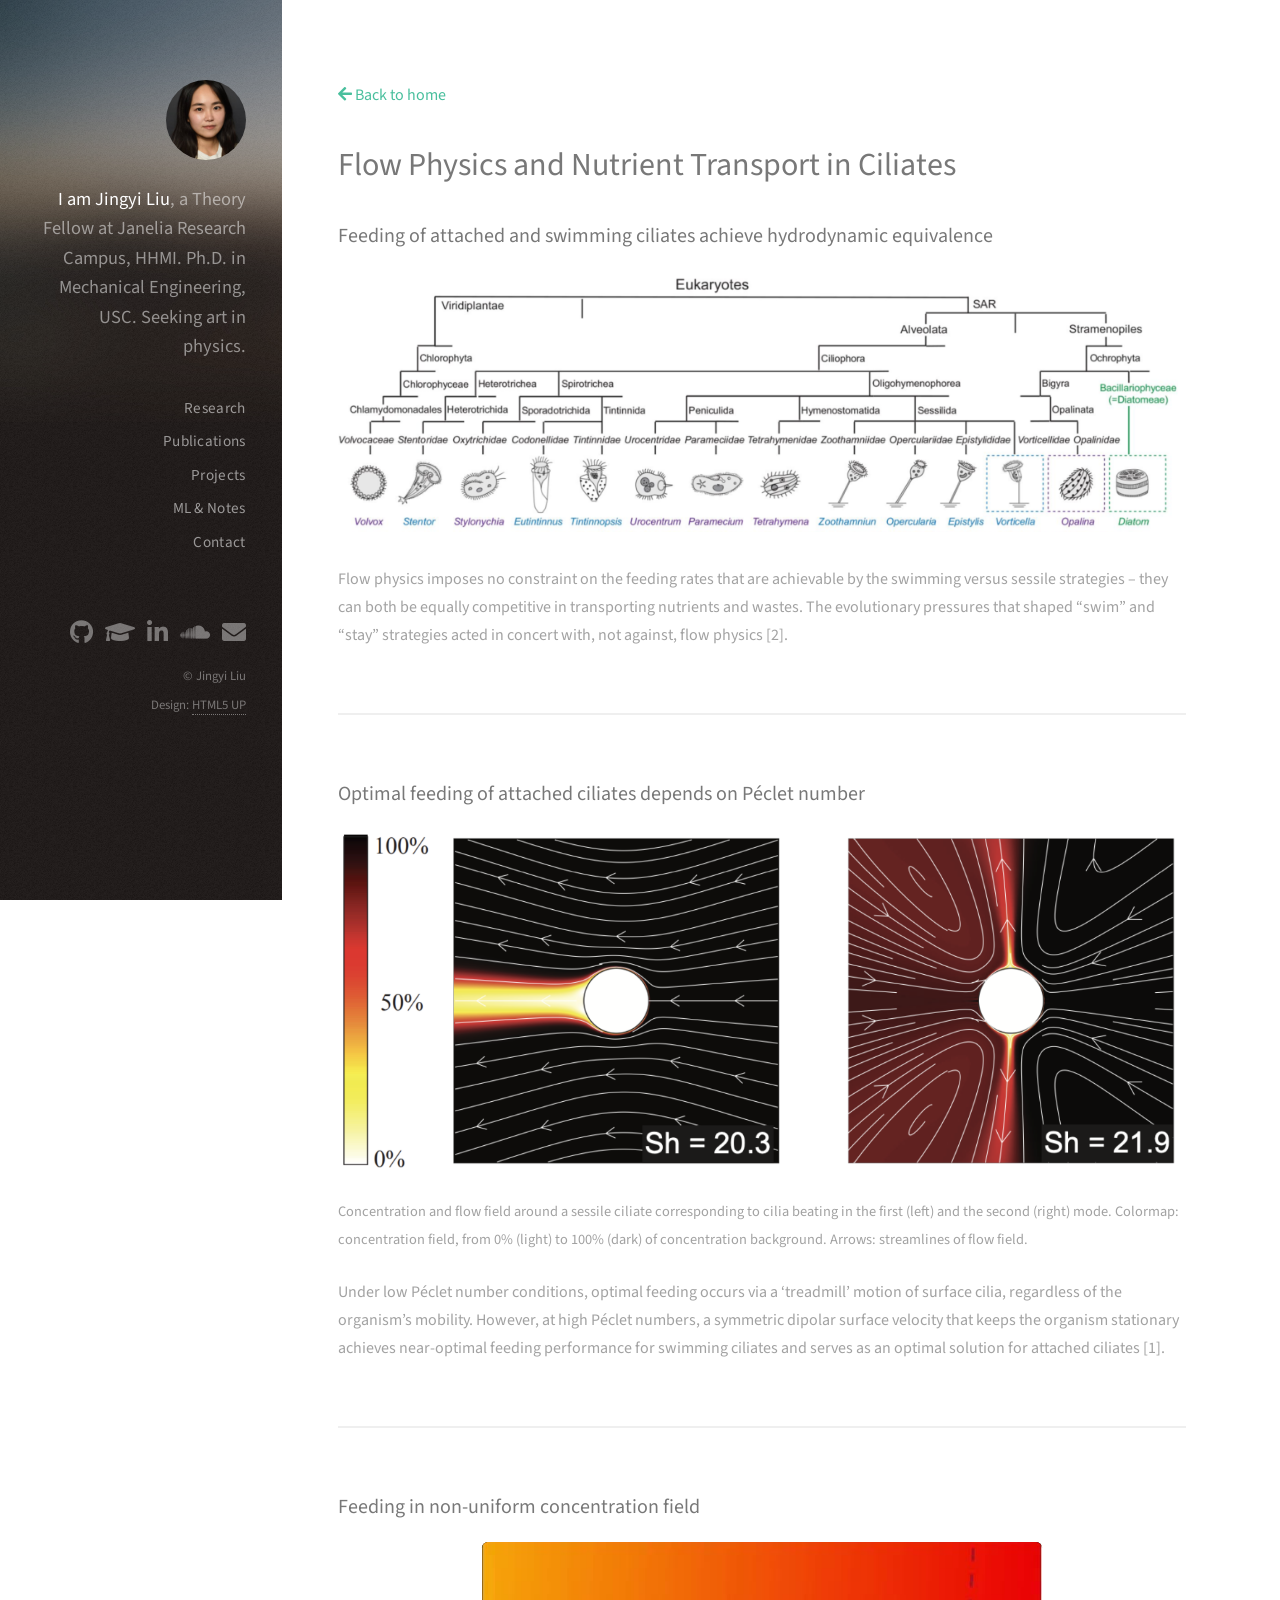
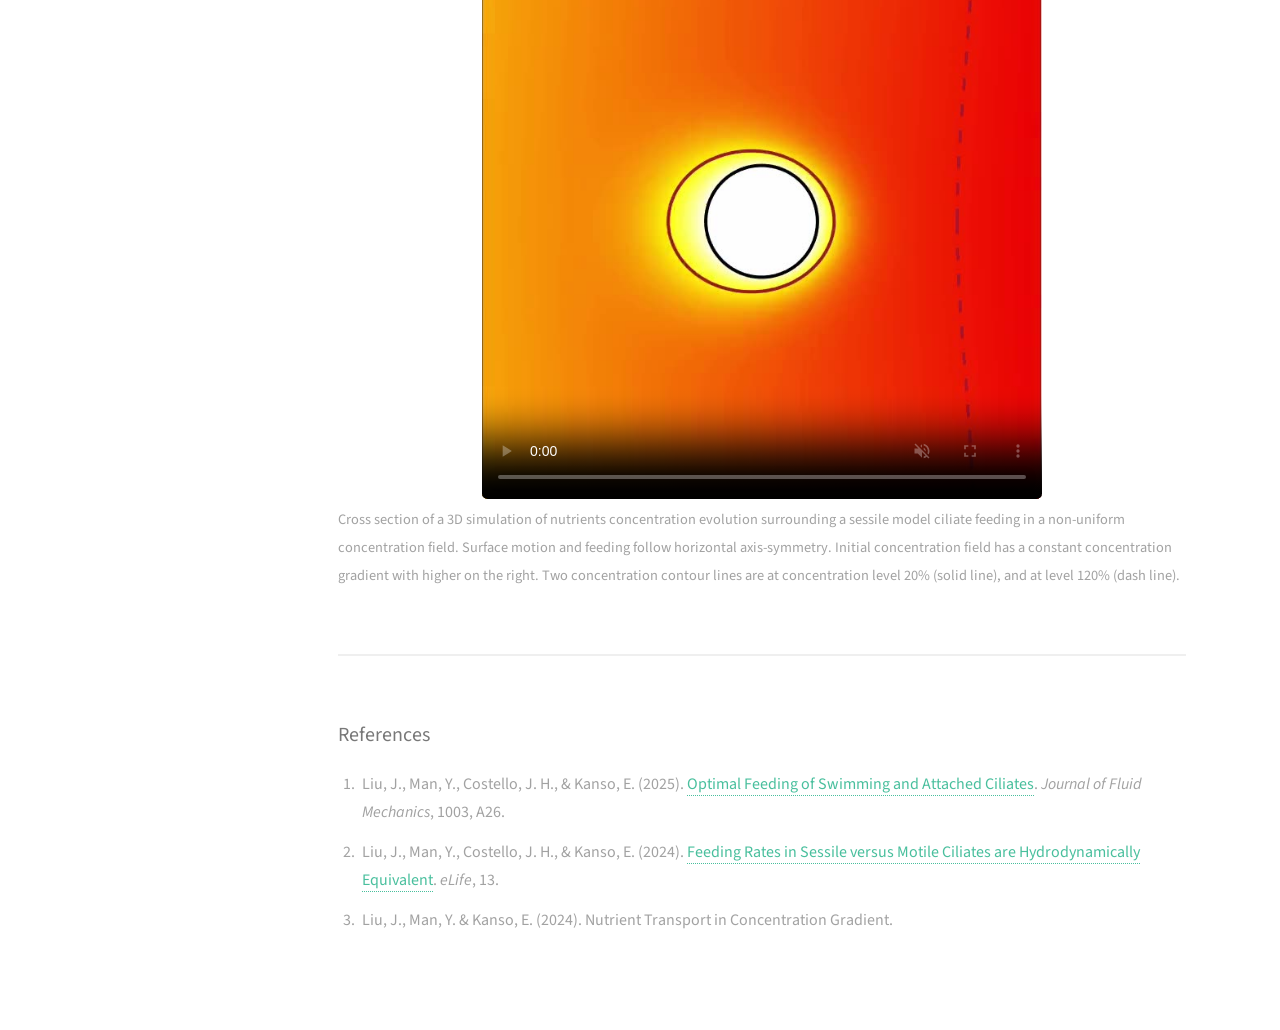
==== commit 3bb3987c: "Update site" ====
--- a/ciliates.html
+++ b/ciliates.html
@@ -4,12 +4,20 @@
 	html5up.net | @ajlkn
 	Free for personal and commercial use under the CCA 3.0 license (html5up.net/license)
 -->
-<html>
+<html lang="en">
 	<head>
-		<title>Flow Physics and Nutrient Transport in Ciliates – Jingyi Liu (Jenny)</title>
+		<title>Flow Physics and Nutrient Transport in Ciliates – Jingyi Liu</title>
 		<meta charset="utf-8" />
-		<meta name="viewport" content="width=device-width, initial-scale=1, user-scalable=no" />
-		<meta name="description" content="Jingyi Liu (Jenny), Theory Fellow at Janelia Research Campus, HHMI. Fluid dynamics, biophysics, and physics-aware machine learning." />
+		<meta name="viewport" content="width=device-width, initial-scale=1" />
+		<meta name="description" content="How flow physics shapes feeding in swimming and attached ciliates: hydrodynamic equivalence, Péclet-number-dependent optimal cilia motion, and feeding in concentration gradients." />
+		<meta name="author" content="Jingyi Liu" />
+		<link rel="canonical" href="https://jingyiliu1900.github.io/ciliates.html" />
+		<meta property="og:type" content="article" />
+		<meta property="og:title" content="Flow Physics and Nutrient Transport in Ciliates – Jingyi Liu" />
+		<meta property="og:description" content="How flow physics shapes feeding in swimming and attached ciliates: hydrodynamic equivalence, Péclet-number-dependent optimal cilia motion, and feeding in concentration gradients." />
+		<meta property="og:url" content="https://jingyiliu1900.github.io/ciliates.html" />
+		<meta property="og:image" content="https://jingyiliu1900.github.io/media/2024/08/Screenshot-2024-08-26-at-10.56.54-PM-1024x478.png" />
+		<meta name="twitter:card" content="summary_large_image" />
 		<link rel="icon" href="media/2024/09/cropped-xiaohei-1-270x270.jpeg" />
 		<link rel="stylesheet" href="assets/css/main.css" />
 		<link rel="stylesheet" href="assets/css/custom.css" />
@@ -19,10 +27,19 @@
 		<!-- Header -->
 			<header id="header">
 				<div class="inner">
-					<a href="index.html" class="image avatar"><img src="media/2024/09/cropped-xiaohei-1-270x270.jpeg" alt="Jingyi Liu" /></a>
-					<h1><strong>I am Jingyi Liu (Jenny)</strong>, a Theory Fellow at Janelia Research Campus, HHMI. <br />
+					<a href="index.html" class="image avatar"><img src="images/profile.jpg" width="400" height="400" alt="Portrait of Jingyi Liu" /></a>
+					<h1><strong>I am Jingyi Liu</strong>, a Theory Fellow at Janelia Research Campus, HHMI. <br />
 					Ph.D. in Mechanical Engineering, USC. <br />
 					Seeking art in physics.</h1>
+					<nav aria-label="Sections">
+						<ul class="side-nav">
+							<li><a href="index.html#research">Research</a></li>
+							<li><a href="index.html#publications">Publications</a></li>
+							<li><a href="index.html#projects">Projects</a></li>
+							<li><a href="index.html#ml-notes">ML &amp; Notes</a></li>
+							<li><a href="index.html#contact">Contact</a></li>
+						</ul>
+					</nav>
 				</div>
 			</header>
 
@@ -30,42 +47,46 @@
 			<div id="main">
 
 				<section id="one">
-					<a href="index.html" class="back-link icon solid fa-arrow-left"> Back to home</a>
+					<a href="index.html#research" class="back-link icon solid fa-arrow-left"> Back to home</a>
 					<header class="major">
 						<h2>Flow Physics and Nutrient Transport in Ciliates</h2>
 					</header>
 
 					<h3>Feeding of attached and swimming ciliates achieve hydrodynamic equivalence</h3>
-					<div class="media-grid single">
-						<img src="media/2024/08/Screenshot-2024-08-26-at-9.53.51-PM-1024x315.png" alt="" />
-					</div>
+					<figure>
+						<img src="media/2024/08/Screenshot-2024-08-26-at-9.53.51-PM-1024x315.png" width="1024" height="315" decoding="async" alt="Comparison of feeding in attached and swimming ciliates" />
+					</figure>
 					<p>Flow physics imposes no constraint on the feeding rates that are achievable by the swimming versus sessile strategies – they can both be equally competitive in transporting nutrients and wastes. The evolutionary pressures that shaped “swim” and “stay” strategies acted in concert with, not against, flow physics [2].</p>
 				</section>
 
 				<section id="peclet">
 					<h3>Optimal feeding of attached ciliates depends on Péclet number</h3>
-					<div class="media-grid single">
-						<img src="media/2024/08/Screenshot-2024-08-26-at-10.56.54-PM-1024x478.png" alt="" />
-						<img src="media/2024/08/Screenshot-2024-08-26-at-11.12.28-PM.png" alt="" />
-					</div>
-					<p class="caption">Concentration and flow field around a sessile ciliate corresponding to cilia beating in the first (left) and the second (right) mode. Colormap: concentration field, from 0% (light) to 100% (dark) of concentration background. Arrows: streamlines of flow field.</p>
+					<figure>
+						<div class="equal-row">
+							<img src="media/2024/08/Screenshot-2024-08-26-at-11.12.28-PM.png" style="--ar: 0.277" width="260" height="938" loading="lazy" decoding="async" alt="Colorbar: concentration from 0% to 100%" />
+							<img src="media/2024/08/Screenshot-2024-08-26-at-10.56.54-PM-1024x478.png" style="--ar: 2.142" width="1024" height="478" loading="lazy" decoding="async" alt="Concentration and flow fields for the first and second cilia beating modes" />
+						</div>
+						<figcaption>Concentration and flow field around a sessile ciliate corresponding to cilia beating in the first (left) and the second (right) mode. Colormap: concentration field, from 0% (light) to 100% (dark) of concentration background. Arrows: streamlines of flow field.</figcaption>
+					</figure>
 					<p>Under low Péclet number conditions, optimal feeding occurs via a ‘treadmill’ motion of surface cilia, regardless of the organism’s mobility. However, at high Péclet numbers, a symmetric dipolar surface velocity that keeps the organism stationary achieves near-optimal feeding performance for swimming ciliates and serves as an optimal solution for attached ciliates [1].</p>
 				</section>
 
 				<section id="gradient">
 					<h3>Feeding in non-uniform concentration field</h3>
-					<div class="media-grid single">
-						<video src="media/2023/11/pe10g01b05k2.mov" autoplay loop muted playsinline controls></video>
-					</div>
-					<p class="caption">Cross section of a 3D simulation of nutrients concentration evolution surrounding a sessile model ciliate feeding in a non-uniform concentration field. Surface motion and feeding follow horizontal axis-symmetry. Initial concentration field has a constant concentration gradient with higher on the right. Two concentration contour lines are at concentration level 20% (solid line), and at level 120% (dash line).</p>
+					<figure>
+						<video data-autoplay muted loop playsinline controls preload="none" poster="media/web/pe10g01b05k2.jpg" width="686" height="682" style="max-width:min(560px,100%);margin:0 auto">
+							<source src="media/web/pe10g01b05k2.mp4" type="video/mp4" />
+						</video>
+						<figcaption>Cross section of a 3D simulation of nutrients concentration evolution surrounding a sessile model ciliate feeding in a non-uniform concentration field. Surface motion and feeding follow horizontal axis-symmetry. Initial concentration field has a constant concentration gradient with higher on the right. Two concentration contour lines are at concentration level 20% (solid line), and at level 120% (dash line).</figcaption>
+					</figure>
 				</section>
 
 				<section id="references">
 					<h3>References</h3>
 					<ol class="refs">
-						<li>Liu, J., Man, Y., Costello, J. H., &amp; Kanso, E. (2025). <a href="https://arxiv.org/pdf/2404.13467">Optimal Feeding of Swimming and Attached Ciliates</a>. <em>Journal of Fluid Mechanics</em>, <em>1003</em>, A26.</li>
-						<li>Liu, J., Man, Y., Costello, J. H., &amp; Kanso, E. (2024). <a href="https://elifesciences.org/reviewed-preprints/99003v1">Feeding Rates in Sessile versus Motile Ciliates are Hydrodynamically Equivalent</a>. <em>eLife</em>, <em>13</em>.</li>
-						<li>Liu, J., Man, Y. &amp; Kanso, E. (2024). <a href="https://elifesciences.org/reviewed-preprints/99003v1">Nutrient Transport in Concentration Gradient</a>.</li>
+						<li>Liu, J., Man, Y., Costello, J. H., &amp; Kanso, E. (2025). <a href="https://arxiv.org/pdf/2404.13467">Optimal Feeding of Swimming and Attached Ciliates</a>. <span class="venue">Journal of Fluid Mechanics</span>, 1003, A26.</li>
+						<li>Liu, J., Man, Y., Costello, J. H., &amp; Kanso, E. (2024). <a href="https://elifesciences.org/reviewed-preprints/99003v1">Feeding Rates in Sessile versus Motile Ciliates are Hydrodynamically Equivalent</a>. <span class="venue">eLife</span>, 13.</li>
+						<li>Liu, J., Man, Y. &amp; Kanso, E. (2024). Nutrient Transport in Concentration Gradient.</li>
 					</ol>
 				</section>
 			</div>
@@ -93,6 +114,7 @@
 			<script src="assets/js/breakpoints.min.js"></script>
 			<script src="assets/js/util.js"></script>
 			<script src="assets/js/main.js"></script>
+			<script src="assets/js/media.js"></script>
 
 	</body>
 </html>
--- a/assets/css/custom.css
+++ b/assets/css/custom.css
@@ -1,6 +1,50 @@
 /* Additions on top of Strata (main.css) for jingyiliu1900.github.io */
 
-/* Videos and figures inside the main column */
+/* ---------- Avatar: keep it round, not stretched ---------- */
+#header .image.avatar img {
+	width: 100%;
+	height: auto;
+	aspect-ratio: 1 / 1;
+	object-fit: cover;
+	border-radius: 100%;
+}
+
+/* ---------- Sidebar section nav ---------- */
+#header .side-nav {
+	list-style: none;
+	margin: 2em 0 0 0;
+	padding: 0;
+}
+
+#header .side-nav li {
+	padding: 0;
+	margin: 0 0 0.35em 0;
+}
+
+#header .side-nav a {
+	color: rgba(255, 255, 255, 0.55);
+	border-bottom: 0;
+	font-size: 0.95em;
+	letter-spacing: 0.02em;
+}
+
+#header .side-nav a:hover,
+#header .side-nav a:focus-visible {
+	color: #ffffff;
+}
+
+@media screen and (max-width: 980px) {
+	#header .side-nav {
+		display: flex;
+		flex-wrap: wrap;
+		justify-content: center;
+		gap: 0.25em 1.25em;
+		margin-top: 1.5em;
+	}
+	#header .side-nav li { margin: 0; }
+}
+
+/* ---------- Media ---------- */
 #main video {
 	display: block;
 	width: 100%;
@@ -9,6 +53,11 @@
 	background: #000;
 }
 
+#main img {
+	max-width: 100%;
+	height: auto;
+}
+
 .media-grid {
 	display: grid;
 	grid-template-columns: repeat(2, minmax(0, 1fr));
@@ -20,11 +69,53 @@
 	grid-template-columns: minmax(0, 1fr);
 }
 
+.media-grid.three {
+	grid-template-columns: repeat(3, minmax(0, 1fr));
+}
+
+@media screen and (max-width: 736px) {
+	.media-grid.three { grid-template-columns: repeat(2, minmax(0, 1fr)); }
+}
+
 .media-grid img {
 	display: block;
 	width: 100%;
-	height: auto;
 	border-radius: 0.35em;
+}
+
+/* Small images (e.g. 252px flow maps) stay at native size instead of blurring */
+.media-grid img.native {
+	width: auto;
+	max-width: 100%;
+	justify-self: center;
+	align-self: center;
+}
+
+/* Images in a row at equal height: flex-grow = each image's aspect ratio
+   (set inline as style="--ar: w/h"), so widths are proportional to aspect. */
+.equal-row {
+	display: flex;
+	align-items: flex-start;
+	gap: 0.75em;
+	margin: 0 0 1.5em 0;
+}
+
+.equal-row > img {
+	flex: var(--ar) 1 0;
+	min-width: 0;
+	width: 0;
+	border-radius: 0.35em;
+}
+
+figure {
+	margin: 0 0 1.5em 0;
+}
+
+figcaption,
+.caption {
+	font-size: 0.9em;
+	color: #a2a2a2;
+	margin-top: 0.5em;
 }
 
 @media screen and (max-width: 480px) {
@@ -33,25 +124,112 @@
 	}
 }
 
-.caption {
-	font-size: 0.9em;
-	color: #a2a2a2;
-	margin-top: -0.75em;
-}
-
-/* Gallery thumbs: crop real figures to a uniform shape */
+/* ---------- Research gallery ---------- */
 .work-item .image.thumb img {
 	aspect-ratio: 370 / 217;
 	object-fit: cover;
+	background: #000;
+}
+
+.work-item .image.thumb.light img {
 	background: #fff;
-}
-
-/* Reference list on research pages */
+	object-fit: contain;
+}
+
+/* ---------- Side projects grid ---------- */
+.project-grid {
+	display: grid;
+	grid-template-columns: repeat(2, minmax(0, 1fr));
+	gap: 2em;
+}
+
+.project-grid > article {
+	min-width: 0;
+}
+
+.project-grid h3 {
+	margin-top: 0.75em;
+}
+
+@media screen and (max-width: 736px) {
+	.project-grid { grid-template-columns: minmax(0, 1fr); }
+}
+
+/* ---------- Publications ---------- */
 ol.refs li {
 	margin-bottom: 0.75em;
 }
 
+ol.refs .venue {
+	font-style: italic;
+}
+
+/* ---------- Misc ---------- */
 .back-link {
 	display: inline-block;
 	margin-bottom: 2em;
 }
+
+.muted {
+	color: #b2b2b2;
+}
+
+@media (prefers-reduced-motion: reduce) {
+	* { scroll-behavior: auto !important; }
+}
+
+/* ---------- Narrower sidebar on wide screens ---------- */
+@media screen and (min-width: 981px) {
+	:root {
+		--sidebar: clamp(16rem, 22vw, 20rem);
+	}
+
+	#header {
+		width: var(--sidebar);
+		padding: 5em 2.25em 2.5em 2.25em;
+	}
+
+	#header h1 {
+		font-size: 1.15em;
+		line-height: 1.6em;
+	}
+
+	#header .image.avatar {
+		width: 5em;
+	}
+
+	/* Stack name, links and social icons together instead of pinning
+	   the icons to the bottom of the screen */
+	#header {
+		justify-content: flex-start;
+		overflow-y: auto;
+	}
+
+	#header > .inner {
+		flex-grow: 0;
+		margin-bottom: 0;
+	}
+
+	#header #footer {
+		margin-top: 2.5em;
+	}
+
+	#header #footer .icons {
+		white-space: nowrap;
+	}
+
+	#header #footer .icons li {
+		padding: 0 0.55em 0 0;
+	}
+
+	#header #footer .icons li:last-child {
+		padding-right: 0;
+	}
+
+	#main {
+		margin-left: var(--sidebar);
+		width: calc(100% - var(--sidebar));
+		max-width: 60em;
+		padding: 5em 3.5em 4em 3.5em;
+	}
+}
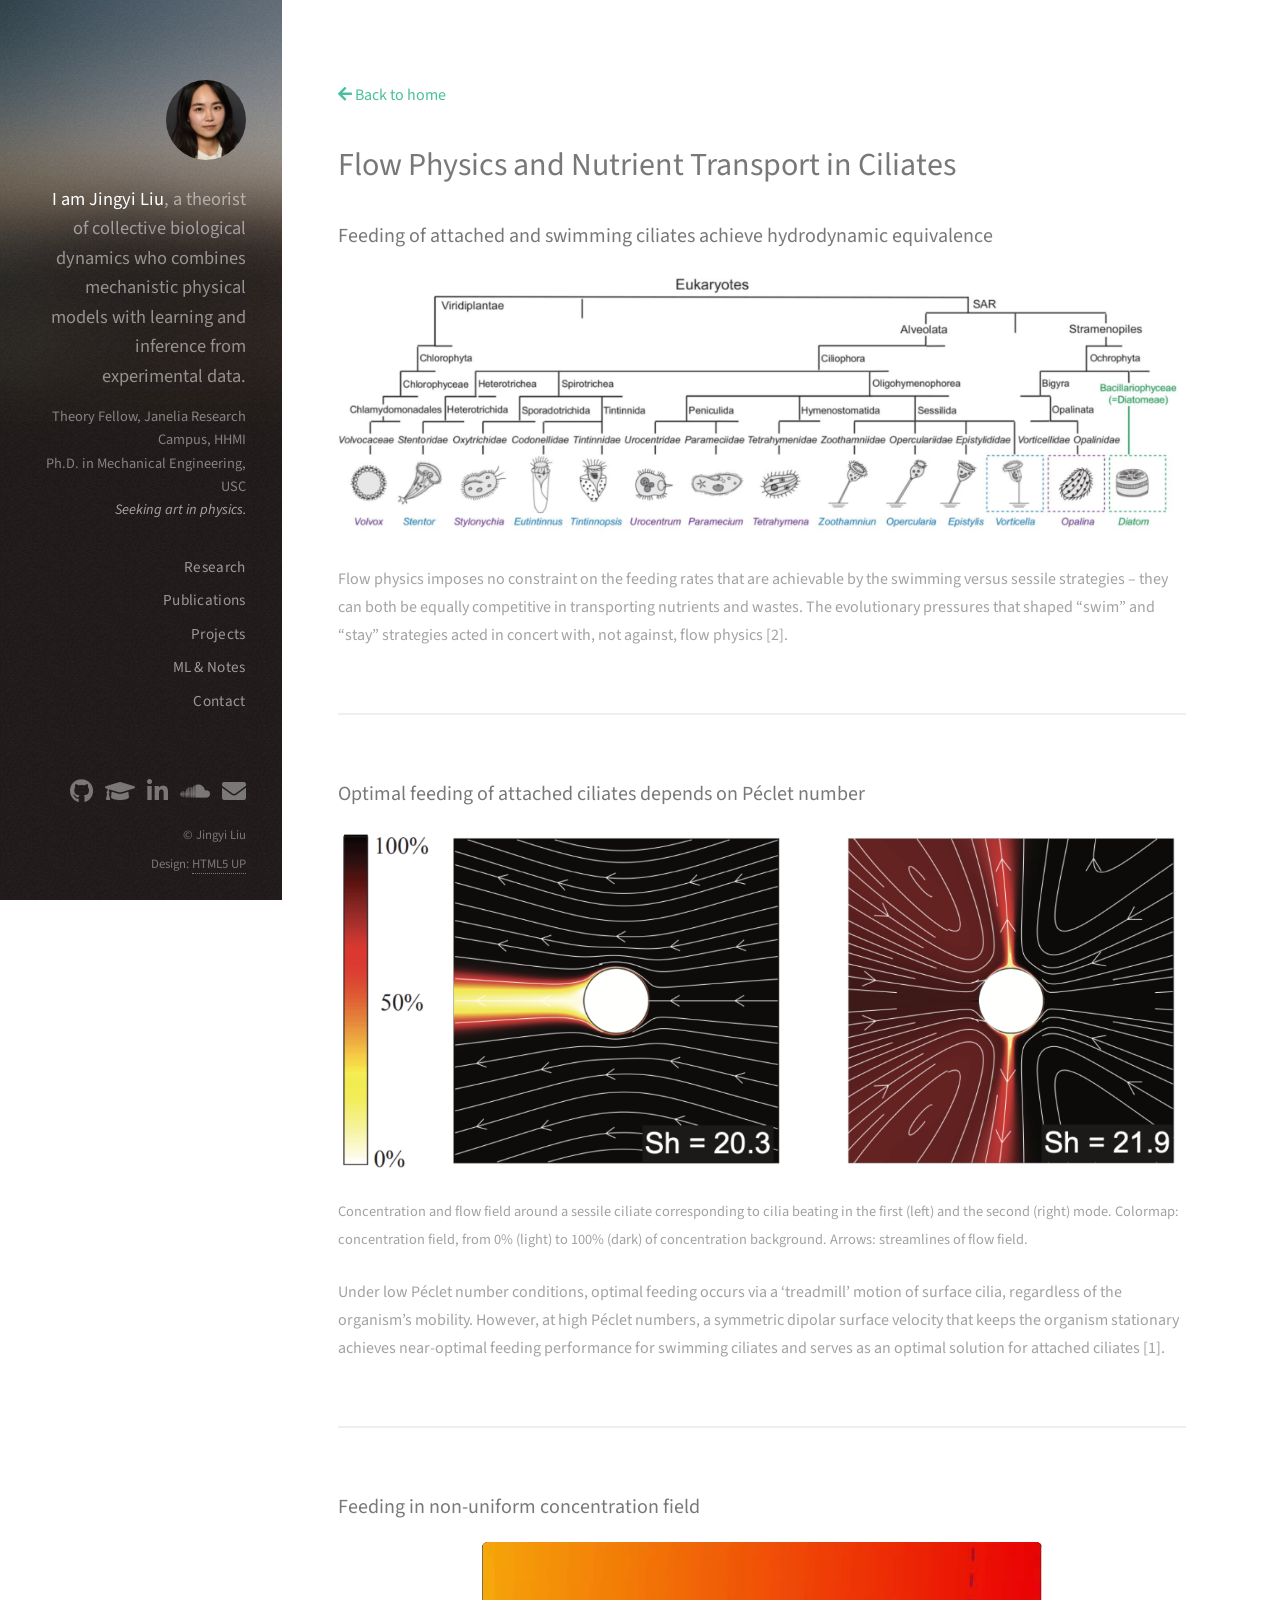
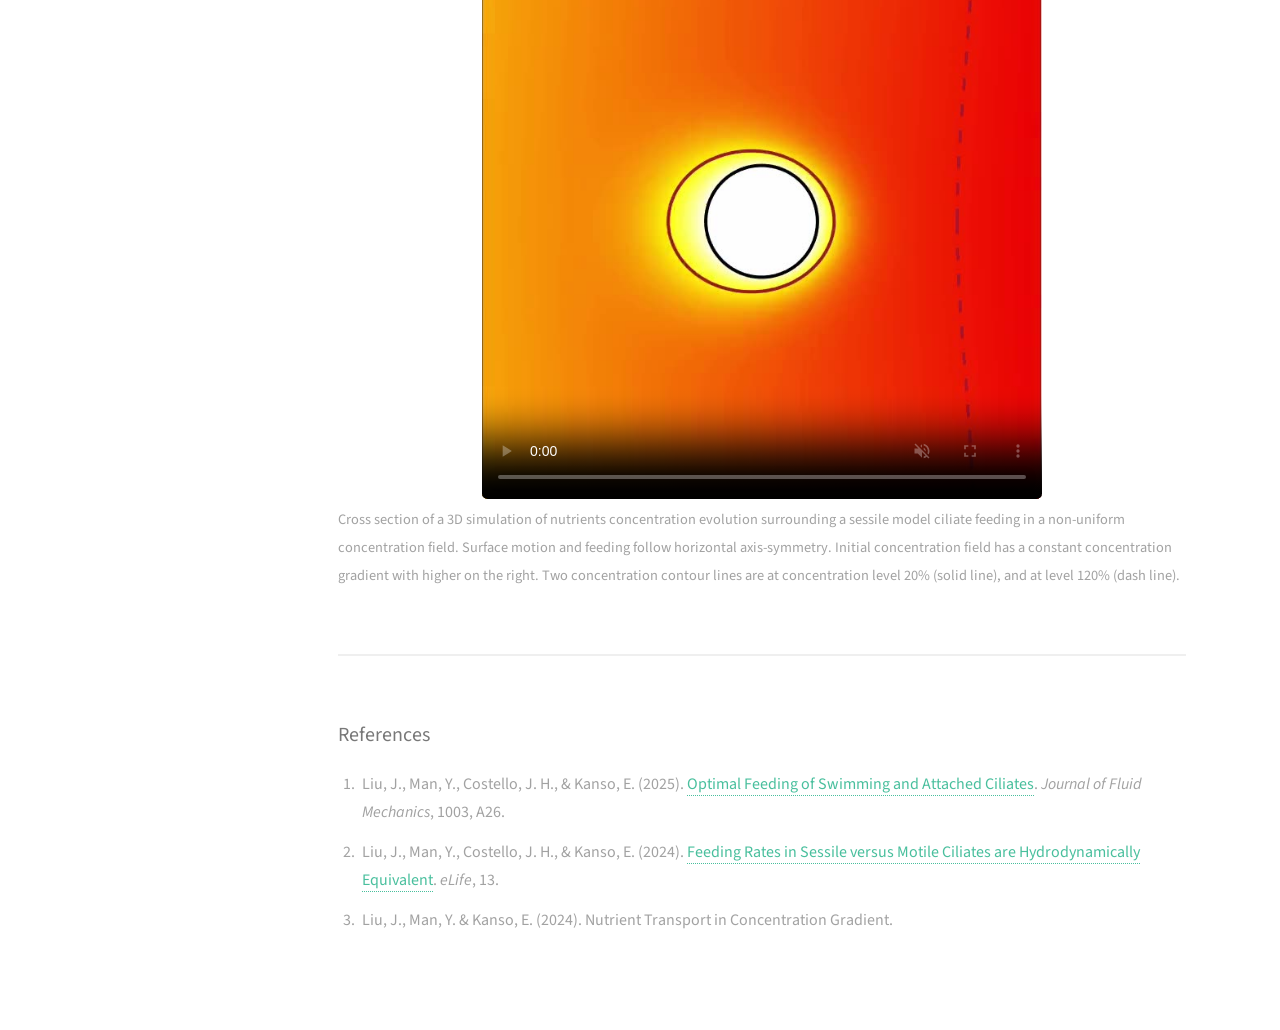
==== commit c7d64745: "Add research statement, update Google Scholar link" ====
--- a/ciliates.html
+++ b/ciliates.html
@@ -20,7 +20,7 @@
 		<meta name="twitter:card" content="summary_large_image" />
 		<link rel="icon" href="media/2024/09/cropped-xiaohei-1-270x270.jpeg" />
 		<link rel="stylesheet" href="assets/css/main.css" />
-		<link rel="stylesheet" href="assets/css/custom.css" />
+		<link rel="stylesheet" href="assets/css/custom.css?v=20261013b" />
 	</head>
 	<body class="is-preload">
 
@@ -28,9 +28,10 @@
 			<header id="header">
 				<div class="inner">
 					<a href="index.html" class="image avatar"><img src="images/profile.jpg" width="400" height="400" alt="Portrait of Jingyi Liu" /></a>
-					<h1><strong>I am Jingyi Liu</strong>, a Theory Fellow at Janelia Research Campus, HHMI. <br />
-					Ph.D. in Mechanical Engineering, USC. <br />
-					Seeking art in physics.</h1>
+					<h1><strong>I am Jingyi Liu</strong>, a theorist of collective biological dynamics who combines mechanistic physical models with learning and inference from experimental data.</h1>
+					<p class="affil">Theory Fellow, Janelia Research Campus, HHMI<br />
+					Ph.D. in Mechanical Engineering, USC<br />
+					<em>Seeking art in physics.</em></p>
 					<nav aria-label="Sections">
 						<ul class="side-nav">
 							<li><a href="index.html#research">Research</a></li>
@@ -63,8 +64,8 @@
 					<h3>Optimal feeding of attached ciliates depends on Péclet number</h3>
 					<figure>
 						<div class="equal-row">
-							<img src="media/2024/08/Screenshot-2024-08-26-at-11.12.28-PM.png" style="--ar: 0.277" width="260" height="938" loading="lazy" decoding="async" alt="Colorbar: concentration from 0% to 100%" />
-							<img src="media/2024/08/Screenshot-2024-08-26-at-10.56.54-PM-1024x478.png" style="--ar: 2.142" width="1024" height="478" loading="lazy" decoding="async" alt="Concentration and flow fields for the first and second cilia beating modes" />
+							<div style="--ar: 0.277"><img src="media/2024/08/Screenshot-2024-08-26-at-11.12.28-PM.png" width="260" height="938" loading="lazy" decoding="async" alt="Colorbar: concentration from 0% to 100%" /></div>
+							<div style="--ar: 2.142"><img src="media/2024/08/Screenshot-2024-08-26-at-10.56.54-PM-1024x478.png" width="1024" height="478" loading="lazy" decoding="async" alt="Concentration and flow fields for the first and second cilia beating modes" /></div>
 						</div>
 						<figcaption>Concentration and flow field around a sessile ciliate corresponding to cilia beating in the first (left) and the second (right) mode. Colormap: concentration field, from 0% (light) to 100% (dark) of concentration background. Arrows: streamlines of flow field.</figcaption>
 					</figure>
@@ -74,7 +75,7 @@
 				<section id="gradient">
 					<h3>Feeding in non-uniform concentration field</h3>
 					<figure>
-						<video data-autoplay muted loop playsinline controls preload="none" poster="media/web/pe10g01b05k2.jpg" width="686" height="682" style="max-width:min(560px,100%);margin:0 auto">
+						<video data-autoplay muted loop playsinline controls preload="none" poster="media/web/pe10g01b05k2.jpg" width="686" height="682" style="aspect-ratio: 686 / 682; max-width:min(560px,100%);margin:0 auto">
 							<source src="media/web/pe10g01b05k2.mp4" type="video/mp4" />
 						</video>
 						<figcaption>Cross section of a 3D simulation of nutrients concentration evolution surrounding a sessile model ciliate feeding in a non-uniform concentration field. Surface motion and feeding follow horizontal axis-symmetry. Initial concentration field has a constant concentration gradient with higher on the right. Two concentration contour lines are at concentration level 20% (solid line), and at level 120% (dash line).</figcaption>
@@ -96,7 +97,7 @@
 				<div class="inner">
 					<ul class="icons">
 						<li><a href="https://github.com/jingyiliu1900" class="icon brands fa-github"><span class="label">GitHub</span></a></li>
-						<li><a href="https://scholar.google.com/citations?user=dZQCYCwAAAAJ&amp;hl=en&amp;oi=ao" class="icon solid fa-graduation-cap"><span class="label">Google Scholar</span></a></li>
+						<li><a href="https://scholar.google.com/citations?user=u7L_LAwAAAAJ&amp;hl=en" class="icon solid fa-graduation-cap"><span class="label">Google Scholar</span></a></li>
 						<li><a href="https://www.linkedin.com/in/jingyi-liu-887433216" class="icon brands fa-linkedin-in"><span class="label">LinkedIn</span></a></li>
 						<li><a href="https://soundcloud.com/user-642936111" class="icon brands fa-soundcloud"><span class="label">SoundCloud</span></a></li>
 						<li><a href="mailto:jingyiliu1900@gmail.com" class="icon solid fa-envelope"><span class="label">Email</span></a></li>
@@ -114,7 +115,7 @@
 			<script src="assets/js/breakpoints.min.js"></script>
 			<script src="assets/js/util.js"></script>
 			<script src="assets/js/main.js"></script>
-			<script src="assets/js/media.js"></script>
+			<script src="assets/js/media.js?v=20261013b"></script>
 
 	</body>
 </html>
--- a/assets/css/custom.css
+++ b/assets/css/custom.css
@@ -49,6 +49,9 @@
 	display: block;
 	width: 100%;
 	height: auto;
+	/* Shape comes from the inline aspect-ratio on each video; contain keeps
+	   the poster undistorted in Safari before the video loads. */
+	object-fit: contain;
 	border-radius: 0.35em;
 	background: #000;
 }
@@ -77,9 +80,15 @@
 	.media-grid.three { grid-template-columns: repeat(2, minmax(0, 1fr)); }
 }
 
+.media-grid > * {
+	/* Safari stretches images and videos to the grid row height otherwise */
+	align-self: start;
+}
+
 .media-grid img {
 	display: block;
 	width: 100%;
+	height: auto;
 	border-radius: 0.35em;
 }
 
@@ -100,10 +109,15 @@
 	margin: 0 0 1.5em 0;
 }
 
-.equal-row > img {
-	flex: var(--ar) 1 0;
+.equal-row > div {
+	flex: var(--ar) 1 0%;
 	min-width: 0;
-	width: 0;
+}
+
+.equal-row > div > img {
+	display: block;
+	width: 100%;
+	height: auto;
 	border-radius: 0.35em;
 }
 
@@ -233,3 +247,53 @@
 		padding: 5em 3.5em 4em 3.5em;
 	}
 }
+
+/* ---------- Sidebar: affiliation line under the name ---------- */
+#header .affil {
+	color: rgba(255, 255, 255, 0.45);
+	font-size: 0.9em;
+	line-height: 1.6em;
+	margin: 1em 0 0 0;
+}
+
+#header .affil em {
+	font-style: italic;
+	color: rgba(255, 255, 255, 0.6);
+}
+
+/* ---------- Short laptop screens: tighten the sidebar so it fits ---------- */
+@media screen and (min-width: 981px) and (max-height: 860px) {
+	#header {
+		padding-top: 2.75em;
+		padding-bottom: 1.5em;
+	}
+
+	#header .image.avatar {
+		margin-bottom: 0.75em;
+	}
+
+	#header h1 {
+		line-height: 1.5em;
+	}
+
+	#header .affil {
+		margin-top: 0.75em;
+	}
+
+	/* Section links wrap into a couple of short rows */
+	#header .side-nav {
+		display: flex;
+		flex-wrap: wrap;
+		justify-content: flex-end;
+		gap: 0.15em 1em;
+		margin-top: 1.25em;
+	}
+
+	#header .side-nav li {
+		margin: 0;
+	}
+
+	#header #footer {
+		margin-top: 1.25em;
+	}
+}
